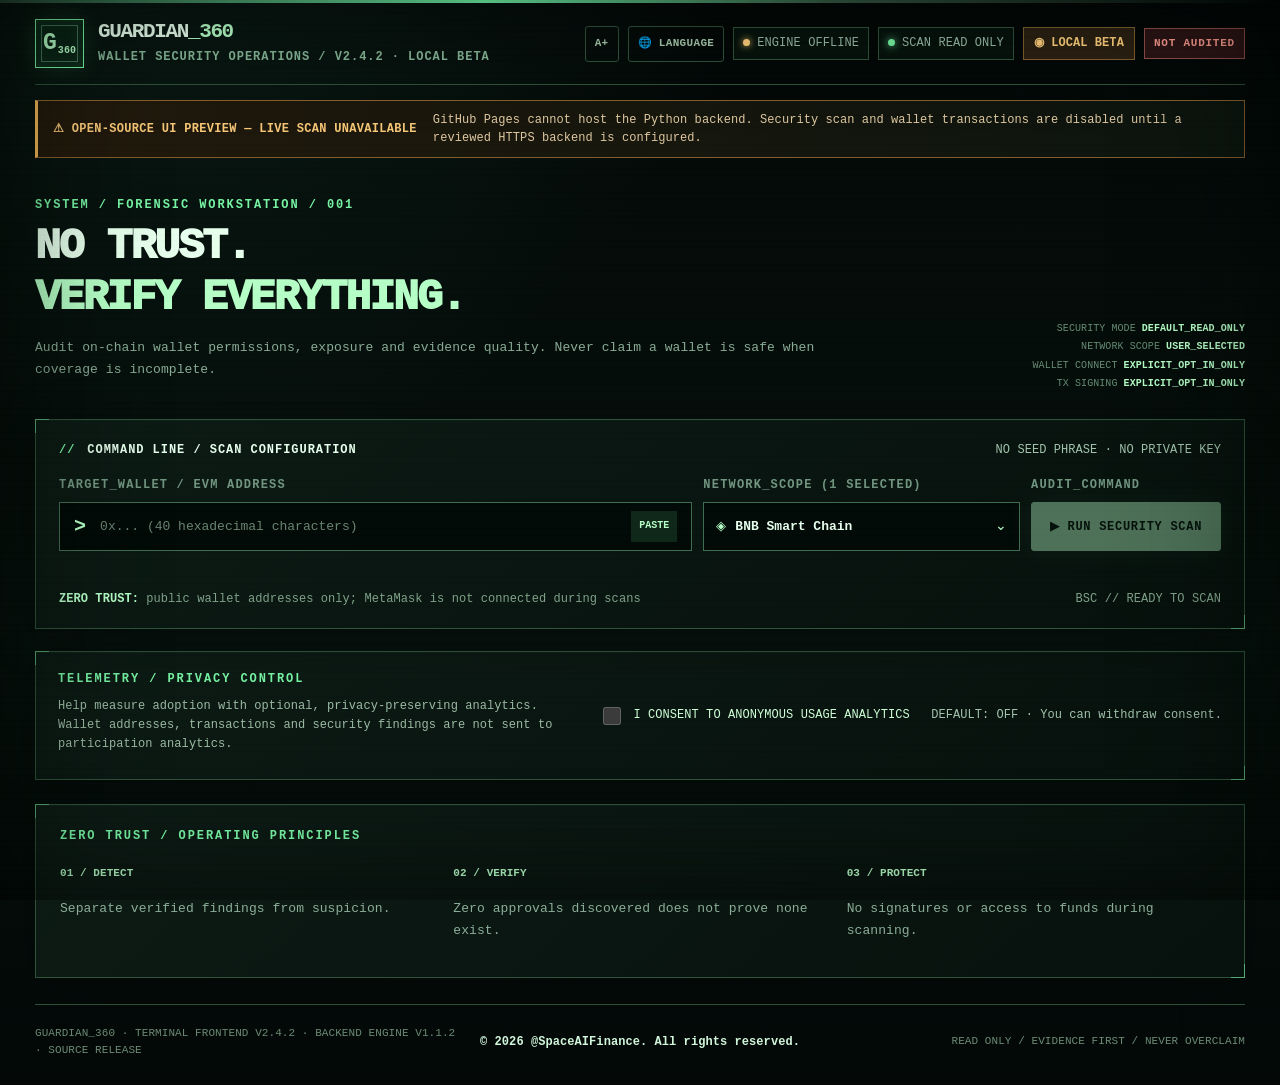
==== docs/index.html @ a0acb208 "GUARDIAN 360 V2.4.2: English-first security terminal, local beta QA" ====
<!doctype html>
<html lang="en">
<head>
<meta charset="utf-8">
<meta name="viewport" content="width=device-width,initial-scale=1,viewport-fit=cover">
<meta name="theme-color" content="#050c08">
<meta name="description" content="GUARDIAN 360 — read-only, evidence-first blockchain wallet security console. No wallet connection required for scanning.">
<title>GUARDIAN 360 — LOCAL BETA · NOT AUDITED · V2.4.2</title>
<link rel="stylesheet" href="styles.css?v=242">
<script src="config.js?v=242" defer></script>
<script src="app.js?v=242" defer></script>
<script src="revoke.js?v=242" defer></script>
<script src="analytics.js?v=242" defer></script>
<script src="readability.js?v=242" defer></script>
</head>
<body>
<div class="topline" aria-hidden="true"></div>
<div id="translatePanel" class="translation-panel" role="dialog" aria-label="Language and translation guidance" hidden>
<strong>LANGUAGE / TRANSLATION</strong>
<p>Use your browser’s built-in translation tool to read GUARDIAN 360 in your preferred language.</p>
<p><b>Chrome:</b> Menu ⋮ → Translate. <b>Safari:</b> Page menu → Translate Website.</p>
<p>Technical wallet addresses, amounts, chain IDs and contract data must not be translated. Verify transaction details in the original source before signing.</p>
<button type="button" id="closeTranslatePanel" class="button button-small button-quiet">CLOSE</button>
</div>
<header class="wrap" id="top"><nav aria-label="Main navigation">
  <div class="brand"><div class="mark" aria-hidden="true">G<span>360</span></div><div><div class="brandname">GUARDIAN<span>_360</span></div><div class="brandtag">WALLET SECURITY OPERATIONS / V2.4.2 · LOCAL BETA</div></div></div>
  <div class="nav-right"><button type="button" id="fontToggle" class="button button-small button-quiet accessibility-toggle" aria-label="Increase text size" title="Increase text size">A+</button><button type="button" id="translateHelp" class="button button-small button-quiet accessibility-toggle" aria-label="Translate this page" title="Language / Translate page">🌐 LANGUAGE</button><span class="indicator"><span id="apiLed" class="led off"></span><span id="apiStatus">CHECKING ENGINE</span></span><span class="indicator"><span class="led"></span>SCAN READ ONLY</span><span class="testtag">◉ LOCAL BETA</span><span class="audit-badge" title="No independent security audit completed">NOT AUDITED</span></div>
</nav></header>
<section class="wrap beta-banner" role="note" aria-label="Beta security warning"><strong>⚠ LOCAL BETA / SECURITY AUDIT PENDING</strong><span>Read-only local beta. No real-wallet revoke has been verified end-to-end; transaction sending is disabled in this release.</span></section>
<main class="wrap" id="mainContent">
<section class="hero" aria-label="Introduction">
  <div><div class="eyebrow">SYSTEM / FORENSIC WORKSTATION / 001</div><h1>NO TRUST.<br><em>VERIFY EVERYTHING.</em></h1><p>Audit on-chain wallet permissions, exposure and evidence quality. Never claim a wallet is safe when coverage is incomplete.</p></div>
  <div class="hero-code"><div>SECURITY MODE <strong>DEFAULT_READ_ONLY</strong></div><div>NETWORK SCOPE <strong>USER_SELECTED</strong></div><div>WALLET CONNECT <strong>EXPLICIT_OPT_IN_ONLY</strong></div><div>TX SIGNING <strong>EXPLICIT_OPT_IN_ONLY</strong></div></div>
</section>
<form id="scanForm" class="panel command" novalidate>
  <div class="panelhead"><span class="paneltitle">COMMAND LINE / SCAN CONFIGURATION</span><span class="micro">NO SEED PHRASE · NO PRIVATE KEY</span></div>
  <div class="entryrow">
    <div class="wallet-control"><label class="fieldlabel" for="wallet">TARGET_WALLET / EVM ADDRESS</label><div class="field"><span class="prompt">&gt;</span><input id="wallet" name="wallet" placeholder="0x... (40 hexadecimal characters)" spellcheck="false" autocomplete="off" autocapitalize="off" maxlength="42" aria-describedby="walletHint"><button type="button" class="icon-btn" id="pasteWallet" title="Paste wallet address">PASTE</button></div></div>
    <div class="network" id="networkWrap"><span class="fieldlabel">NETWORK_SCOPE <span id="selectedCount">(1 SELECTED)</span></span><button type="button" id="networkTrigger" class="network-trigger" aria-haspopup="dialog" aria-expanded="false" aria-controls="networkMenu"><span class="network-main"><small>◈</small><b id="networkSummary">BNB Smart Chain</b></span><span class="chev">⌄</span></button>
      <div id="networkMenu" class="network-menu" role="dialog" aria-label="Choose blockchain networks" hidden>
        <div class="menuhead"><span>SELECT NETWORKS</span><span id="optionCount">1/4</span></div>
        <input type="search" id="chainSearch" class="menusearch" placeholder="SEARCH BY NETWORK / CHAIN ID" aria-label="Search blockchains">
        <div id="networkOptions" role="group" aria-label="Available network list"></div>
        <div class="menubottom"><button type="button" id="selectAll" class="button button-small button-quiet">ALL</button><button type="button" id="clearChains" class="button button-small button-quiet">CLEAR</button><button type="button" id="applyChains" class="button button-small button-primary">APPLY ✓</button></div>
      </div>
    </div>
    <div><span class="fieldlabel">AUDIT_COMMAND</span><button type="submit" id="scanButton" class="button button-primary run"><span id="scanButtonText">▶ RUN SECURITY SCAN</span></button></div>
  </div>
  <div id="error" class="error" role="alert" aria-live="assertive"></div>
  <div class="commandfoot"><span><b>ZERO TRUST:</b> public wallet addresses only; MetaMask is not connected during scans</span><span id="scanHint">WAITING FOR INPUT // BSC SELECTED</span></div>
</form>
<section id="busyPanel" class="panel busy-panel" hidden role="status" aria-live="polite"><span class="loader" aria-hidden="true"></span><div><strong>LIVE SCAN IN PROGRESS</strong><p>Querying selected networks. Indexers may be incomplete or unavailable.</p></div></section>
<section id="report" class="report" aria-label="Security audit report" hidden>
  <div class="bar"><div><div class="eyebrow">AUDIT REPORT <span>//</span> <span id="auditScope">-</span></div><div class="micro report-wallet" id="auditAddress"></div></div><div class="toolbar"><button type="button" class="button button-small button-quiet" id="exportJSON">↓ EXPORT JSON</button><button type="button" class="button button-small button-quiet" id="scrollTop">↑ TOP</button></div></div>
  <div id="stats" class="stats"></div>
  <div id="warningStrip" class="warning-strip" role="status"></div>
  <div class="audit">
    <section class="panel detail">
      <div class="detailhead"><div><div class="paneltitle">FORENSIC WORKSPACE</div><div class="micro" id="workspaceDesc">No audit available.</div></div><label class="viewfilter" for="resultChain">VIEW CHAIN <select id="resultChain" aria-label="View results by blockchain"></select></label></div>
      <div class="tabbar" id="tabbar" role="tablist" aria-label="Audit result tabs">
        <button type="button" class="tab" role="tab" data-tab="overview" aria-selected="true">01 / OVERVIEW</button>
        <button type="button" class="tab" role="tab" data-tab="assets" aria-selected="false">02 / ASSETS</button>
        <button type="button" class="tab" role="tab" data-tab="approvals" aria-selected="false">03 / APPROVALS</button>
        <button type="button" class="tab" role="tab" data-tab="revoke" aria-selected="false">04 / REVOKE</button>
        <button type="button" class="tab" role="tab" data-tab="delegation" aria-selected="false">05 / DELEGATIONS</button>
        <button type="button" class="tab" role="tab" data-tab="evidence" aria-selected="false">06 / EVIDENCE</button>
      </div>
      <div id="tabcontent" class="tabcontent" role="tabpanel" aria-live="polite"></div>
    </section>
    <aside class="aside">
      <section class="panel aside-panel"><div class="eyebrow">[ SYSTEM TRACE / LIVE RESPONSE ]</div><div id="auditLog" class="terminal" aria-live="polite"></div><div class="separate"></div><p class="micro">Browser-side status and scan-scope log; not a trace of individual RPC calls.</p></section>
      <section class="panel aside-panel"><div class="eyebrow">SECURITY GUARANTEE / SCOPE</div><div class="separate"></div><div class="aboutline"><span>PRIVATE KEY ACCESS</span><b>NONE</b></div><div class="aboutline"><span>WALLET CONNECTION</span><b>ON REQUEST ONLY</b></div><div class="aboutline"><span>TX SIGNATURE</span><b>ON REQUEST ONLY</b></div><div class="aboutline"><span>FULL APPROVAL HISTORY</span><b class="warning-text">NOT GUARANTEED</b></div><div class="aboutline"><span>SAFETY CERTIFICATE</span><b class="danger-text">NOT ISSUED</b></div></section>
      <section class="panel aside-panel"><div class="eyebrow">EXTERNAL BENCHMARK</div><div class="separate"></div><div id="referenceLinks" class="benchmark-links"></div><p class="micro">Open independent benchmarks using a public address; no wallet connection required.</p></section>
    </aside>
  </div>
</section>
<section class="panel consent-panel" aria-label="Optional participation analytics">
  <div><div class="eyebrow">TELEMETRY / PRIVACY CONTROL</div><p>Help measure adoption with optional, privacy-preserving analytics. Wallet addresses, transactions and security findings are not sent to participation analytics.</p></div>
  <label class="consent-label"><input type="checkbox" id="analyticsConsent"> I CONSENT TO ANONYMOUS USAGE ANALYTICS</label>
  <span class="micro" id="analyticsStatus">DEFAULT: OFF · You can withdraw consent.</span>
  <a class="mini-link" href="admin.html">OWNER ANALYTICS ↗</a>
</section>
<section class="afterword panel"><div class="eyebrow">ZERO TRUST / OPERATING PRINCIPLES</div><div class="principles"><div><strong>01 / DETECT</strong><p>Separate verified findings from suspicion.</p></div><div><strong>02 / VERIFY</strong><p>Zero approvals discovered does not prove none exist.</p></div><div><strong>03 / PROTECT</strong><p>No signatures or access to funds during scanning.</p></div></div></section>
</main>
<div id="revokeDialog" class="revoke-dialog" role="dialog" aria-modal="true" aria-labelledby="revokeTitle" hidden>
  <div class="revoke-window panel">
    <div class="revoke-head"><div class="eyebrow">GUARDIAN_360 / USER-AUTHORIZED PROTECTION</div><h2 id="revokeTitle">VERIFIED REVOKE</h2></div>
    <div id="revokeDialogInfo" class="revoke-dialog-info"></div>
    <div id="revokeDialogStatus" class="revoke-status" aria-live="polite"></div>
    <div class="revoke-actions"><button type="button" id="revokeCancel" class="button button-quiet">CLOSE / ABORT</button><button type="button" id="revokeNext" class="button button-primary">CONNECT & PREFLIGHT</button></div>
  </div>
</div>
<footer class="wrap summaryfoot" aria-label="Legal and technical footer">
 <span class="footer-left">GUARDIAN_360 · TERMINAL FRONTEND V2.4.2 · BACKEND ENGINE V1.1.2 · SOURCE RELEASE</span>
 <span class="footer-copyright" translate="no">© 2026 @SpaceAIFinance. All rights reserved.</span>
 <span class="footer-right">READ ONLY / EVIDENCE FIRST / NEVER OVERCLAIM</span>
</footer>
</body>
</html>
---- docs/styles.css ----
/* Guardian 360 terminal language derived from UI V2.2, production integrated V2.3 */

:root{color-scheme:dark;--bg:#040907;--panel:#09120f;--panel2:#0c1914;--raised:#122119;--line:#284335;--line-bright:#4c8866;--green:#b5ffc6;--electric:#70e9a1;--sub:#729681;--text:#e7ffed;--amber:#ffcf75;--red:#fa7974;--blue:#9cdbf2;--mono:"IBM Plex Mono","JetBrains Mono","SFMono-Regular",Menlo,Consolas,monospace;--scanOpacity:.18}
*{box-sizing:border-box}html{scroll-behavior:smooth}body{margin:0;background:radial-gradient(ellipse at 14% -20%,#13312588,transparent 38%),linear-gradient(180deg,#030807,#07120e 60%,#030807);color:var(--text);font:13px/1.55 var(--mono);min-height:100vh}
body:before{content:"";position:fixed;inset:0;pointer-events:none;z-index:70;background:repeating-linear-gradient(0deg,transparent 0px,transparent 4px,rgba(0,0,0,.35) 5px,transparent 6px);opacity:var(--scanOpacity)}
body:after{content:"";position:fixed;inset:0;pointer-events:none;z-index:69;background:linear-gradient(90deg,#001a0718,transparent 14%,transparent 86%,#001a0718);box-shadow:inset 0 0 110px #0008}
button,input{font:inherit}button{cursor:pointer}button:disabled{opacity:.4;cursor:not-allowed}button:focus-visible,input:focus-visible{outline:2px solid var(--green);outline-offset:3px}input{min-width:0}a{color:var(--green)}.wrap{width:min(1400px,calc(100% - 70px));margin:auto}.mono{font-family:var(--mono)}.muted{color:var(--sub)}.eyebrow{color:var(--electric);font-size:10px;font-weight:800;letter-spacing:.16em;text-transform:uppercase}.border{border:1px solid var(--line)}.panel{position:relative;background:linear-gradient(140deg,#0d1b15,#07110d);border:1px solid var(--line);box-shadow:inset 0 1px 0 #a8ffc408,0 10px 45px #0004}.panel:before,.panel:after{content:"";position:absolute;pointer-events:none;width:13px;height:13px;border:1px solid var(--electric);opacity:.55}.panel:before{left:-1px;top:-1px;border-right:0;border-bottom:0}.panel:after{right:-1px;bottom:-1px;border-left:0;border-top:0}.button{border:1px solid #42785c;background:#0f251a;color:var(--green);text-transform:uppercase;font-weight:800;letter-spacing:.06em;border-radius:3px;padding:12px 16px;white-space:nowrap;display:inline-flex;align-items:center;justify-content:center;gap:10px}.button:hover{border-color:var(--green);background:#1a3a28}.button-primary{color:#06170b;background:var(--green);border-color:var(--green);box-shadow:0 0 27px #68e69e24}.button-primary:hover{background:#d1ffdb}.button-quiet{background:transparent;border-color:var(--line);color:#a8ccaf}.button-small{padding:7px 9px;font-size:10px}.code{font:inherit;color:var(--green)}.topline{height:3px;background:linear-gradient(90deg,#294c39,#73ffad 38%,#385d47 65%,transparent)}
nav{min-height:82px;display:flex;align-items:center;gap:20px;justify-content:space-between;border-bottom:1px solid var(--line)}.brand{display:flex;align-items:center;gap:14px}.mark{width:49px;height:49px;border:1px solid var(--electric);background:#0b2417;display:grid;place-items:center;position:relative;box-shadow:inset 0 0 18px #378d5227,0 0 23px #6eee9221;color:var(--green);font-weight:900;font-size:22px}.mark:after{content:"";position:absolute;inset:5px;border:1px solid #427458}.brandname{font-size:21px;letter-spacing:-.065em;font-weight:900;line-height:1.15;white-space:nowrap}.brandname span{color:var(--green)}.brandtag{font-size:9px;color:#83b294;letter-spacing:.15em;font-weight:800;margin-top:4px}.nav-right{display:flex;align-items:center;gap:9px;flex-wrap:wrap;justify-content:flex-end}.indicator{border:1px solid var(--line);background:#07130d;padding:6px 9px;color:#9abcaa;font-size:10px;white-space:nowrap}.led{display:inline-block;width:7px;height:7px;border-radius:50%;margin-right:7px;background:var(--electric);box-shadow:0 0 8px #70e9a1}.led.off{background:var(--amber);box-shadow:0 0 7px #f5ce70}.testtag{font-size:10px;color:var(--amber);border:1px solid #7f602e;background:#2b2113;padding:6px 10px;font-weight:800}
.hero{padding:43px 0 26px;display:grid;grid-template-columns:minmax(0,1fr) auto;align-items:end;gap:24px}.hero h1{margin:7px 0 9px;font-size:clamp(26px,3.4vw,43px);line-height:1.18;letter-spacing:-.08em;font-weight:900}.hero h1 em{color:var(--green);font-style:normal}.hero p{font-size:12px;color:#8aac97;max-width:780px}.hero-code{font-size:10px;line-height:1.85;color:#668c75;text-align:right;white-space:nowrap}.hero-code strong{color:var(--green)}
.command{padding:21px 23px 19px;z-index:12}.panelhead{display:flex;align-items:center;justify-content:space-between;gap:12px;margin-bottom:16px}.paneltitle{font-size:12px;font-weight:900;letter-spacing:.08em}.paneltitle:before{content:'//';color:var(--electric);margin-right:12px}.micro{font-size:10px;color:var(--sub)}.entryrow{display:grid;grid-template-columns:minmax(0,2.2fr) minmax(230px,1fr) auto;gap:11px;align-items:end}.fieldlabel{display:block;font-size:10px;color:var(--sub);letter-spacing:.1em;font-weight:800;margin-bottom:7px}.field{height:49px;border:1px solid #3f6c52;background:#020b07;display:flex;align-items:center;gap:12px;padding:0 14px;min-width:0}.prompt{color:var(--green);font-size:20px;font-weight:900}.field input{flex:1;background:transparent;color:var(--text);border:0;outline:0!important;font-size:12px;min-width:0;width:100%}.field input::placeholder{color:#6b8574}.field .tip{color:#5d8669;font-size:10px;white-space:nowrap}
.network{position:relative;min-width:0}.network-trigger{height:49px;width:100%;display:flex;align-items:center;justify-content:space-between;gap:8px;min-width:0;border:1px solid #3f6c52;background:#020b07;color:var(--text);padding:0 12px;text-align:left}.network-trigger .network-main{display:flex;align-items:center;gap:9px;min-width:0}.network-trigger b{font-size:12px;overflow:hidden;text-overflow:ellipsis;white-space:nowrap}.network-trigger small{color:var(--green);font-size:10px}.network-trigger .chev{color:var(--green)}.network-menu{position:absolute;right:0;top:calc(100% + 7px);width:min(400px,95vw);max-height:min(520px,65vh);overflow:auto;background:#07120c;border:1px solid #5fa475;box-shadow:0 20px 90px #000d,0 0 25px #37ff7c14;z-index:30;padding:12px}.network-menu[hidden]{display:none}.menuhead{display:flex;justify-content:space-between;align-items:center;font-size:10px;font-weight:800;color:var(--green);letter-spacing:.11em;margin:0 0 9px}.menusearch{width:100%;height:40px;border:1px solid var(--line);background:#020906;color:var(--text);padding:0 10px;outline:0}.grouphead{color:#7aa78c;font-size:10px;border-bottom:1px solid #1b3324;padding:13px 3px 6px;letter-spacing:.08em}.network-opt{display:flex;align-items:center;gap:11px;padding:10px 7px;cursor:pointer;border-bottom:1px solid #1a2a20}.network-opt:hover{background:#132b1e}.network-opt input{accent-color:#8cffaf;width:17px;height:17px;flex:0 0 auto}.network-opt strong{font-size:11px;font-weight:850}.network-opt small{font-size:10px;color:#7b9a85;display:block}.network-opt .id{margin-left:auto;color:#719a7e;font-size:10px}.network-opt.disabled{opacity:.5;cursor:not-allowed}.menubottom{display:flex;justify-content:space-between;gap:6px;margin-top:13px}.menubottom button{font-size:10px;padding:8px}.menuempty{padding:10px;color:var(--amber);font-size:11px}.error{color:var(--red);font-size:11px;min-height:16px;margin-top:10px}.commandfoot{display:flex;justify-content:space-between;gap:13px;align-items:center;margin-top:13px;flex-wrap:wrap;font-size:10px;color:#80a38a}.commandfoot b{color:var(--green)}
.bar{margin:24px 0 10px;display:flex;align-items:center;justify-content:space-between;gap:15px}.bar .eyebrow{font-size:12px}.bar .eyebrow span{color:#6c957b}.toolbar{display:flex;gap:7px}.report{display:none}.report.active{display:block}.stats{display:grid;grid-template-columns:minmax(0,1.2fr) repeat(3,minmax(0,1fr));gap:10px}.stat{padding:18px 18px 17px;min-height:164px}.stat .heading{font-size:10px;color:#8cae98;letter-spacing:.08em}.stat .value{font-size:clamp(18px,2vw,26px);line-height:1.3;font-weight:900;margin:17px 0 10px;letter-spacing:-.055em}.stat .value.amber{color:var(--amber)}.stat .value.green{color:var(--green)}.stat .value.blue{color:var(--blue)}.stat .value.red{color:var(--red)}.stat .sub{color:#8baf97;font-size:11px}.fline{width:100%;height:2px;background:linear-gradient(90deg,#91f7a5,#31593e 50%,transparent);margin-bottom:15px}.audit{display:grid;grid-template-columns:minmax(0,1.55fr) minmax(0,.85fr);gap:11px;margin-top:11px}.detail{padding:0;min-width:0}.detailhead{padding:16px 19px;border-bottom:1px solid var(--line);display:flex;align-items:center;justify-content:space-between;gap:15px}.tabbar{display:flex;align-items:center;gap:4px;padding:13px 16px 0;border-bottom:1px solid var(--line);overflow-x:auto}.tab{border:0;border-bottom:2px solid transparent;background:transparent;color:#8aad98;padding:11px 12px;white-space:nowrap;font-size:10px;font-weight:900;letter-spacing:.035em}.tab[aria-selected=true]{border-color:var(--green);color:var(--green);background:#14342046}.tab:hover{color:var(--text)}.tabcontent{padding:20px 20px 27px;min-height:286px}.resultrow{display:grid;grid-template-columns:minmax(0,1.4fr) minmax(0,.7fr) auto;gap:12px;align-items:center;border-bottom:1px solid #1c3628;padding:14px 0}.resultrow:last-child{border-bottom:0}.resultrow b{font-size:12px}.resultrow small{display:block;font-size:10px;color:#80a18a;margin-top:4px;overflow-wrap:anywhere}.right{text-align:right}.tag{border:1px solid #375c46;background:#10251a;color:#b0ffc9;padding:4px 6px;font-size:9px;font-weight:800;display:inline-block;white-space:nowrap}.tag.warn{border-color:#86622e;background:#2a2113;color:var(--amber)}.tag.low{border-color:#416677;background:#102630;color:var(--blue)}.tag.fail{border-color:#804746;background:#281515;color:var(--red)}.explain{background:#251c0b;border-left:3px solid #ffb555;padding:12px;margin-top:15px;color:#ffdca1;font-size:11px;line-height:1.65}.aside{display:flex;flex-direction:column;gap:11px;min-width:0}.aside .panel{padding:18px}.terminal{margin-top:13px;font-size:10px;line-height:2.1;color:#a1bca5}.terminal .time{color:#527d5d}.terminal .warn{color:var(--amber)}.terminal .ok{color:var(--green)}.terminal .cursor{display:inline-block;width:6px;height:12px;background:var(--green);vertical-align:middle;animation:blink 1s steps(1) infinite}@keyframes blink{50%{opacity:0}}.separate{height:1px;background:var(--line);margin:14px 0}.aboutline{font-size:10px;display:flex;justify-content:space-between;gap:10px;padding:4px 0;color:#85a28f}.aboutline b{color:#cfebd3;text-align:right}.summaryfoot{border-top:1px solid var(--line);margin-top:26px;padding:20px 0 27px;color:#6c8b75;font-size:10px;display:flex;justify-content:space-between;gap:20px}.caps{letter-spacing:.09em;font-weight:800}.chartline{display:flex;align-items:center;gap:6px;margin:12px 0 2px}.chartline span{display:block;height:5px;width:32%;background:var(--green)}.chartline span:nth-child(2){width:22%;background:var(--amber)}.chartline span:nth-child(3){width:46%;background:#2d4635}.sr-only{position:absolute;width:1px;height:1px;padding:0;margin:-1px;overflow:hidden;clip:rect(0,0,0,0);white-space:nowrap;border:0}
@media(max-width:1040px){.entryrow{grid-template-columns:minmax(0,1.5fr) minmax(210px,1fr)}.entryrow>.button{grid-column:1/-1}.stats{grid-template-columns:repeat(2,minmax(0,1fr))}.audit{grid-template-columns:1fr}.aside{display:grid;grid-template-columns:repeat(2,minmax(0,1fr))}}
@media(max-width:670px){.wrap{width:min(100% - 30px,650px)}nav{min-height:71px}.brandname{font-size:17px}.brandtag{font-size:8px}.mark{width:40px;height:40px;font-size:18px}.nav-right .indicator{display:none}.testtag{font-size:9px}.hero{grid-template-columns:1fr;padding:24px 0 17px}.hero h1{font-size:27px}.hero-code{display:none}.command{padding:16px}.entryrow{display:flex;flex-direction:column;align-items:stretch;gap:12px}.field{width:100%}.entryrow>.button{width:100%;height:47px}.network-menu{left:0;right:auto;width:100%;max-height:55vh}.panelhead{margin-bottom:12px}.commandfoot{font-size:9px}.bar{margin-top:20px}.stats{grid-template-columns:repeat(2,minmax(0,1fr));gap:8px}.stat{min-height:138px;padding:15px}.stat .value{font-size:18px;margin:10px 0 7px;overflow-wrap:anywhere}.stat .sub{font-size:10px}.tabbar{padding:10px 9px 0}.tab{padding:9px 10px}.tabcontent{padding:14px;min-height:248px}.resultrow{grid-template-columns:minmax(0,1fr) auto;gap:10px}.resultrow .colmid{grid-column:1;grid-row:2}.resultrow .right{grid-column:2;grid-row:1 / span 2}.aside{display:flex;flex-direction:column}.summaryfoot{font-size:9px}.toolbar .button:nth-child(2){display:none}}
@media(max-width:360px){.wrap{width:calc(100% - 20px)}.brandname{font-size:15px}.paneltitle{font-size:10px}.stat .value{font-size:16px}}
@media(prefers-reduced-motion:reduce){.terminal .cursor{animation:none}html{scroll-behavior:auto}body:before{display:none}}

/* V2.3 integration and refinements */
[hidden]{display:none!important}
:root{--bg:#030806;--panel:#09130e;--panel2:#0c1b14;--line:#2f533b;--green:#b6ffc7;--electric:#77f4a4;--amber:#ffd17c;--red:#ff887c}
body{font-size:13px;letter-spacing:.005em} .wrap{max-width:1450px}
.mark{font-family:var(--mono);font-size:23px;display:flex;align-items:center;justify-content:center;gap:1px}.mark>span{font-size:10px;align-self:center;margin-top:16px}
.hero{padding:35px 0 25px}.hero h1{letter-spacing:-.09em;font-weight:950}.hero p{line-height:1.8;font-size:12px}
.entryrow{grid-template-columns:minmax(0,2fr) minmax(210px,1fr) minmax(190px,auto)}.entryrow>div{min-width:0}
.run{height:49px;width:100%}.icon-btn{border:0;background:#102819;color:var(--green);padding:7px 8px;font-weight:800;font-size:10px}
.field:focus-within,.network-trigger:focus-visible{border-color:#9affba;box-shadow:0 0 0 2px #68e69e13}
.wallet-control{min-width:0}.field input{font-size:12px;min-width:0;text-overflow:ellipsis}.network-trigger{max-width:100%}
.report{display:block}.report[hidden]{display:none}.report.active{display:block}
.busy-panel{padding:17px 20px;margin-top:15px;display:flex;align-items:center;gap:15px}.busy-panel strong{color:var(--green);font-size:12px}.busy-panel p{color:var(--sub);margin:4px 0 0;font-size:10px}.loader{height:19px;width:19px;border:2px solid #23412e;border-top-color:var(--green);border-radius:50%;animation:spin 1s linear infinite}@keyframes spin{to{transform:rotate(360deg)}}
.report-wallet{max-width:700px;overflow-wrap:anywhere;margin-top:6px;color:#92b7a0}.warning-strip{margin-top:11px;padding:13px 18px;border:1px solid #855e2f;background:linear-gradient(120deg,#2d2113,#151811);color:#f9d69f;font-size:11px;display:flex;gap:16px;align-items:flex-start}.warning-strip strong{white-space:nowrap;color:#ffd37d}.warning-strip span{line-height:1.65}
.detailhead{align-items:center}.viewfilter{color:#92b49b;font-size:10px;display:flex;gap:8px;align-items:center}.viewfilter select{color:var(--green);background:#061009;border:1px solid var(--line-bright);padding:8px 10px;max-width:245px;font:inherit;font-size:10px}
.tabcontent{min-height:320px}.content-title{margin-bottom:7px}.content-desc{color:#8cac98;font-size:11px;line-height:1.7;margin:0 0 10px}
.resultrow{grid-template-columns:minmax(0,1.2fr) minmax(0,.88fr) auto}.colmid{min-width:0;overflow-wrap:anywhere;color:#c0efce;font-size:11px}.amount{font-size:12px;color:#e2ffea;font-weight:900;overflow-wrap:anywhere}
.section-mark{font-size:11px;color:#9cf6b4;margin:23px 0 6px;border-bottom:1px solid var(--line);padding-bottom:9px;font-weight:900;letter-spacing:.04em}
.empty-state{padding:32px 15px;text-align:center;color:#b6d5bd}.empty-state strong{font-size:12px;color:#e5ffeb}.empty-state p{font-size:11px;color:var(--sub);max-width:470px;margin:7px auto}
.details{margin-top:10px;color:#8fbd9f;font-size:10px;max-width:100%}.details summary{cursor:pointer;color:var(--green)}.mono-wrap{white-space:normal;overflow-wrap:anywhere;word-break:break-all;font-size:10px;line-height:1.6;padding-top:5px;color:#a8cbb1}
.mini-link{font-size:10px;color:#9dffc0;text-decoration:none;border-bottom:1px dotted #4f8761;display:inline-block;margin-top:5px}.mini-link:hover{text-decoration:underline}
.evidence-line{display:grid;grid-template-columns:minmax(120px,1fr) minmax(0,2fr);gap:12px;border-bottom:1px solid #203629;padding:10px 0;font-size:10px}.evidence-line>span{color:#9eb9a6}.evidence-line code{color:#e4ffec;overflow-wrap:anywhere;word-break:break-word;font:inherit;text-align:right}
.ref-row{border-bottom:1px solid #233e2f;padding:12px 0;display:flex;align-items:center;gap:10px;flex-wrap:wrap;font-size:10px}.ref-row>span{color:var(--amber)}.ref-row>a{margin-left:auto}
.aside-panel{min-width:0}.benchmark-links{display:flex;flex-direction:column;align-items:flex-start;gap:9px}.benchmark-links>a{font-size:11px;max-width:100%;overflow-wrap:anywhere}
.aboutline{font-size:10px}.aboutline b.warning-text{color:var(--amber)}.aboutline b.danger-text{color:var(--red)}
.afterword{margin-top:24px;padding:22px 24px}.principles{display:grid;grid-template-columns:repeat(3,minmax(0,1fr));gap:20px;margin-top:15px}.principles strong{font-size:11px;color:var(--green)}.principles p{font-size:10px;color:#8cae99;line-height:1.7}
button{transition:background .15s,border-color .15s}.button-primary{color:#031209}.network-menu{overscroll-behavior:contain}
@media(max-width:1200px){.entryrow{grid-template-columns:minmax(0,1.4fr) minmax(200px,1fr)}.entryrow>div:last-child{grid-column:1/-1}.run{width:100%}.audit{grid-template-columns:minmax(0,1.3fr) minmax(240px,.75fr)}}
@media(max-width:900px){.audit{grid-template-columns:minmax(0,1fr)}.aside{display:grid;grid-template-columns:repeat(2,minmax(0,1fr))}.aside-panel:last-child{grid-column:1/-1}.entryrow{grid-template-columns:minmax(0,1.4fr) minmax(180px,1fr)}}
@media(max-width:670px){.wrap{width:calc(100% - 26px)}.brand{gap:10px}.brandname{font-size:16px}.brandtag{letter-spacing:.06em}.hero{padding:23px 0 15px}.hero p{font-size:11px}.entryrow{display:flex;flex-direction:column;align-items:stretch}.entryrow>div:last-child{width:100%}.command{padding:14px}.field{padding:0 9px;gap:8px}.field input{font-size:11px}.network-menu{max-height:60vh;min-width:0;width:100%}.stats{grid-template-columns:repeat(2,minmax(0,1fr))}.stat{min-height:146px}.stat .value{font-size:clamp(15px,4.6vw,19px)}.warning-strip{flex-direction:column;gap:6px;padding:11px}.bar{align-items:flex-start}.bar .eyebrow{font-size:10px}.toolbar{flex-shrink:0}.detailhead{flex-direction:column;align-items:flex-start;gap:12px}.viewfilter{width:100%;justify-content:space-between}.viewfilter select{max-width:75%}.tabbar{scrollbar-width:thin}.resultrow{grid-template-columns:minmax(0,1fr) auto}.resultrow .colmid{grid-column:1;grid-row:2}.resultrow .right{grid-column:2;grid-row:1 / span 2}.evidence-line{grid-template-columns:1fr;gap:3px}.evidence-line code{text-align:left}.aside{display:flex}.aside-panel:last-child{grid-column:auto}.principles{grid-template-columns:1fr;gap:8px}.afterword{padding:17px}.summaryfoot{flex-direction:column;gap:8px}}
@media(max-width:360px){.wrap{width:calc(100% - 18px)}.brandname{font-size:14px}.stat .value{font-size:15px}.tag{font-size:8px}.bar{flex-direction:column}.toolbar{align-self:flex-end}}
@media(prefers-reduced-motion:reduce){.loader{animation:none}}
.warning-strip[data-stale="true"]{border-color:#df7d42;background:#2d1b10}.warning-strip[data-stale="true"]:after{content:"SCOPE CHANGED / PREVIOUS REPORT";font-size:9px;color:#ffc58e;font-weight:900;letter-spacing:.06em;white-space:nowrap;margin-left:auto}
@media(max-width:670px){.warning-strip[data-stale="true"]:after{margin-left:0;white-space:normal}}
/* V2.4 native verified revoke / privacy controls */
.consent-panel{margin-top:22px;padding:18px 22px;display:flex;flex-wrap:wrap;align-items:center;gap:18px;justify-content:space-between}
.consent-panel p{max-width:520px;font-size:11px;color:#9cbba4;line-height:1.6;margin:7px 0}
.consent-label{font-size:10px;color:#ceffd6;display:flex;gap:9px;align-items:center;cursor:pointer;max-width:100%}
.consent-label input{accent-color:var(--green);height:18px;width:18px}
.manual-revoke-form{display:grid;grid-template-columns:repeat(2,minmax(0,1fr));gap:13px;margin-top:14px}
.manual-revoke-form label{display:flex;flex-direction:column;gap:7px;color:#acc9ad;font-size:10px;letter-spacing:.06em;min-width:0}
.manual-revoke-form input,.manual-revoke-form select,.admin-auth input{width:100%;min-width:0;background:#07130c;color:#e2ffe9;border:1px solid #386b4a;border-radius:3px;padding:11px;font:12px var(--mono,monospace)}
.manual-revoke-form button{grid-column:1/-1;min-height:40px}
.revoke-safety{border:1px solid #84612c;background:#282013;color:#ffe4b0;padding:12px;margin-top:15px;font-size:11px;line-height:1.7}
.revoke-dialog{position:fixed;inset:0;background:rgba(0,0,0,.88);display:grid;place-items:center;z-index:1000;padding:14px;overflow-y:auto}
.revoke-window{width:min(100%,720px);max-height:95vh;overflow:auto;padding:24px;border:1px solid #65f3a2;box-shadow:0 0 45px #0a5d344d}
.revoke-head h2{color:#d9ffe3;font-size:24px;margin:8px 0 18px;letter-spacing:-.03em}
.revoke-meta{display:grid;grid-template-columns:150px minmax(0,1fr);gap:12px;border-bottom:1px solid #2d533c;padding:10px 0;font-size:11px}
.revoke-meta span{color:#99bfa3}.revoke-meta code{font:11px var(--mono,monospace);color:#d9ffe3;overflow-wrap:anywhere}
.revoke-status{padding:14px;margin-top:18px;border:1px solid #a5792a;background:#2a210e;color:#ffd68a;line-height:1.65;font-size:11px;overflow-wrap:anywhere}
.revoke-status[data-tone="ok"]{border-color:#327e53;background:#0b2818;color:#a4ffca}.revoke-status[data-tone="fail"]{border-color:#9e4040;background:#2b1212;color:#ffb0b0}
.revoke-actions{display:flex;gap:10px;justify-content:flex-end;margin-top:18px;flex-wrap:wrap}.revoke-actions .button{min-height:40px}.revoke-actions button:disabled{opacity:.55}
.dialog-open{overflow:hidden}.admin-auth{padding:18px;margin-top:24px;display:grid;gap:10px}.admin-auth input{max-width:630px}.admin-metrics{display:grid;grid-template-columns:repeat(4,minmax(0,1fr));gap:10px;margin-top:24px}
.admin-stat{padding:18px;min-width:0}.admin-stat b{display:block;color:#a9ffbd;font-size:28px;margin-top:14px}
.admin-day{display:grid;grid-template-columns:112px 1fr 75px 75px;gap:10px;align-items:center;border-bottom:1px solid #264632;padding:9px 0;color:#c8e7d0;font-size:11px}.admin-day small{color:#9fbba6}.admin-meter{height:8px;background:#123521}.admin-meter i{display:block;background:#70dca1;height:100%}
@media(max-width:670px){.manual-revoke-form{grid-template-columns:1fr}.revoke-window{padding:17px}.revoke-meta{grid-template-columns:1fr;gap:4px}.revoke-actions{display:flex;flex-direction:column-reverse}.revoke-actions button{width:100%}.admin-metrics{grid-template-columns:repeat(2,minmax(0,1fr))}.admin-day{grid-template-columns:95px 1fr 58px;gap:5px}.admin-day small{display:none}.consent-panel{align-items:flex-start;flex-direction:column}}

/* V2.4.1 LEGIBILITY PASS — design remains technical DOS/terminal. */
:root { --fontBoost: 1; --scanOpacity: .07; }
html[data-font-size="large"] { --fontBoost: 1.16; }
body { font-size:calc(14px * var(--fontBoost)); line-height:1.68; }
.eyebrow,.micro,.fieldlabel,.commandfoot,.indicator,.testtag,.grouphead,.menuhead,.grouphead,.network-opt small,.network-opt .id,.network-opt strong,.paneltitle,.field .tip,.aboutline,.terminal,.viewfilter,.ref-row,.evidence-line,.resultrow small,.mini-link,.details,.mono-wrap,.revoke-meta,.revoke-meta code,.consent-label,.admin-day,.tab,.tag,.brandtag,.explain,.consent-panel p,.revoke-status {font-size:calc(12px * var(--fontBoost)); line-height:1.6;}
.hero p,.content-desc,.stat .sub,.resultrow b,.field input,.network-trigger b,.network-trigger small,.error,.afterword p,.revoke-safety,.manual-revoke-form label,.manual-revoke-form input,.manual-revoke-form select {font-size:calc(13px * var(--fontBoost)); line-height:1.7;}
.stat .heading {font-size:calc(12px * var(--fontBoost));}
.tab {font-size:calc(12px * var(--fontBoost)); letter-spacing:.01em; min-height:43px;}
.field input {font-size:calc(13px * var(--fontBoost));}
.hero h1 {letter-spacing:-.045em;}
.brandtag {letter-spacing:.08em;}
.network-opt {padding:12px 7px;}
.button {font-size:calc(12px * var(--fontBoost));}
.button-small {font-size:calc(11px * var(--fontBoost));}
.muted,.micro,.content-desc,.stat .sub,.resultrow small {color:#a2c4ad;}
body:before {opacity:.055;}
.accessibility-toggle {min-height:36px;letter-spacing:.03em;}
.translation-panel {position:fixed;z-index:1001;right:16px;top:62px;width:min(420px,calc(100vw - 32px));background:#06160f;border:1px solid #71d79b;box-shadow:0 20px 70px #000e;padding:18px;color:#e5ffec;}
.translation-panel[hidden] {display:none;}
.translation-panel strong {color:var(--green);font-size:14px;}
.translation-panel p {font-size:13px;line-height:1.65;color:#c0dac7;}
:focus-visible {outline:2px solid #d1ffae!important; outline-offset:2px;}
@media(max-width:670px){.nav-right {gap:4px}.accessibility-toggle{padding:7px;font-size:11px}.brandtag{font-size:11px}.hero p{font-size:calc(13px * var(--fontBoost))}.field input{font-size:calc(12px * var(--fontBoost))}.tab{font-size:calc(12px * var(--fontBoost));}.translation-panel{top:92px}}

/* V2.4.1 BETA DISCLOSURE + COPYRIGHT IN CENTER */
.audit-badge{display:inline-flex;align-items:center;min-height:29px;padding:5px 9px;border:1px solid #914f4c;background:#2c1515;color:#ff9c91;font-size:calc(11px * var(--fontBoost));font-weight:900;letter-spacing:.07em;white-space:nowrap}
.beta-banner{border:1px solid #865e2b;border-left:3px solid #f4b757;background:linear-gradient(90deg,#22190c,#0c150f);margin-top:15px;margin-bottom:3px;display:flex;align-items:center;gap:16px;padding:10px 15px;color:#eace98;font-size:calc(12px * var(--fontBoost));line-height:1.5}
.beta-banner strong{color:#f7c777;letter-spacing:.025em;white-space:nowrap}
.beta-banner span{color:#dfc8a1}
.summaryfoot{display:grid;grid-template-columns:minmax(0,1fr) auto minmax(0,1fr);gap:15px;align-items:center;font-size:calc(11px * var(--fontBoost));line-height:1.5}
.summaryfoot .footer-left{justify-self:start;min-width:0}
.summaryfoot .footer-right{justify-self:end;text-align:right;min-width:0}
.summaryfoot .footer-copyright{justify-self:center;color:#d1f6db;text-align:center;font-size:calc(12px * var(--fontBoost));font-weight:700;white-space:nowrap}
@media (max-width:950px){.beta-banner{flex-direction:column;align-items:flex-start;gap:4px}.summaryfoot{grid-template-columns:1fr;gap:8px;text-align:center}.summaryfoot .footer-left,.summaryfoot .footer-copyright,.summaryfoot .footer-right{justify-self:center;text-align:center}}
@media (max-width:670px){.beta-banner{margin-top:10px;font-size:calc(11px * var(--fontBoost));padding:10px}.beta-banner strong{white-space:normal}.audit-badge{font-size:10px;min-height:26px}.summaryfoot .footer-copyright{font-size:calc(11px * var(--fontBoost));white-space:normal}.brandtag{font-size:10px;line-height:1.5}.nav-right{gap:5px}}
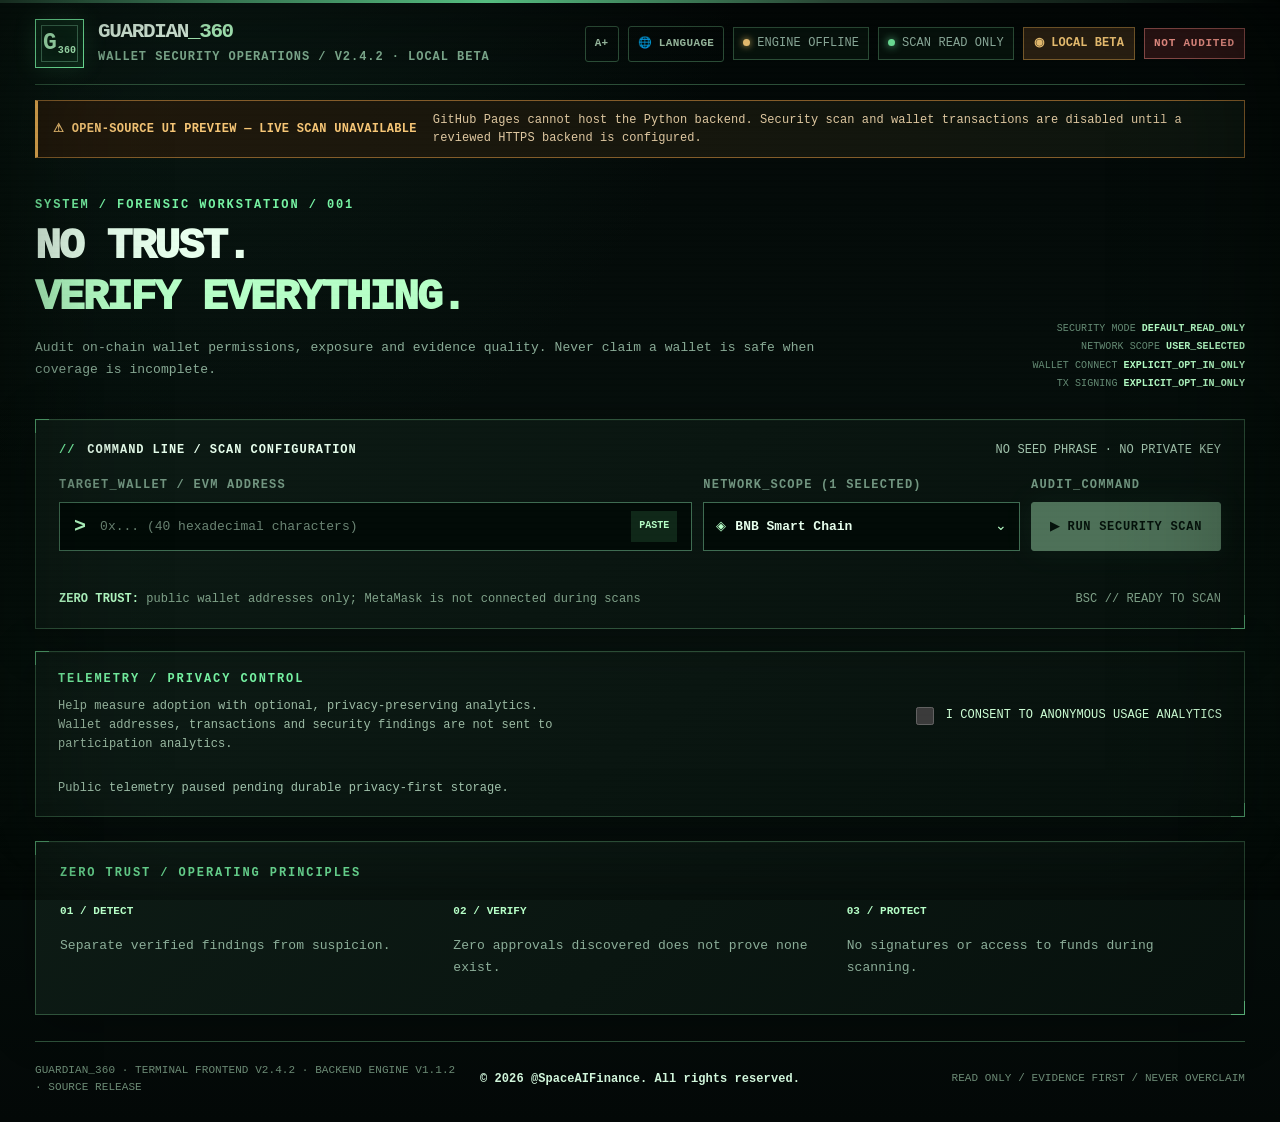
==== commit 9274b90d: "Guardian 360: isolate public read-only API and secure static preview" ====
--- a/docs/index.html
+++ b/docs/index.html
@@ -26,7 +26,7 @@
   <div class="brand"><div class="mark" aria-hidden="true">G<span>360</span></div><div><div class="brandname">GUARDIAN<span>_360</span></div><div class="brandtag">WALLET SECURITY OPERATIONS / V2.4.2 · LOCAL BETA</div></div></div>
   <div class="nav-right"><button type="button" id="fontToggle" class="button button-small button-quiet accessibility-toggle" aria-label="Increase text size" title="Increase text size">A+</button><button type="button" id="translateHelp" class="button button-small button-quiet accessibility-toggle" aria-label="Translate this page" title="Language / Translate page">🌐 LANGUAGE</button><span class="indicator"><span id="apiLed" class="led off"></span><span id="apiStatus">CHECKING ENGINE</span></span><span class="indicator"><span class="led"></span>SCAN READ ONLY</span><span class="testtag">◉ LOCAL BETA</span><span class="audit-badge" title="No independent security audit completed">NOT AUDITED</span></div>
 </nav></header>
-<section class="wrap beta-banner" role="note" aria-label="Beta security warning"><strong>⚠ LOCAL BETA / SECURITY AUDIT PENDING</strong><span>Read-only local beta. No real-wallet revoke has been verified end-to-end; transaction sending is disabled in this release.</span></section>
+<section class="wrap beta-banner" role="note" aria-label="Beta security warning"><strong>⚠ PUBLIC PREVIEW / SECURITY AUDIT PENDING</strong><span>Read-only local beta. No real-wallet revoke has been verified end-to-end; transaction sending is disabled in this release.</span></section>
 <main class="wrap" id="mainContent">
 <section class="hero" aria-label="Introduction">
   <div><div class="eyebrow">SYSTEM / FORENSIC WORKSTATION / 001</div><h1>NO TRUST.<br><em>VERIFY EVERYTHING.</em></h1><p>Audit on-chain wallet permissions, exposure and evidence quality. Never claim a wallet is safe when coverage is incomplete.</p></div>
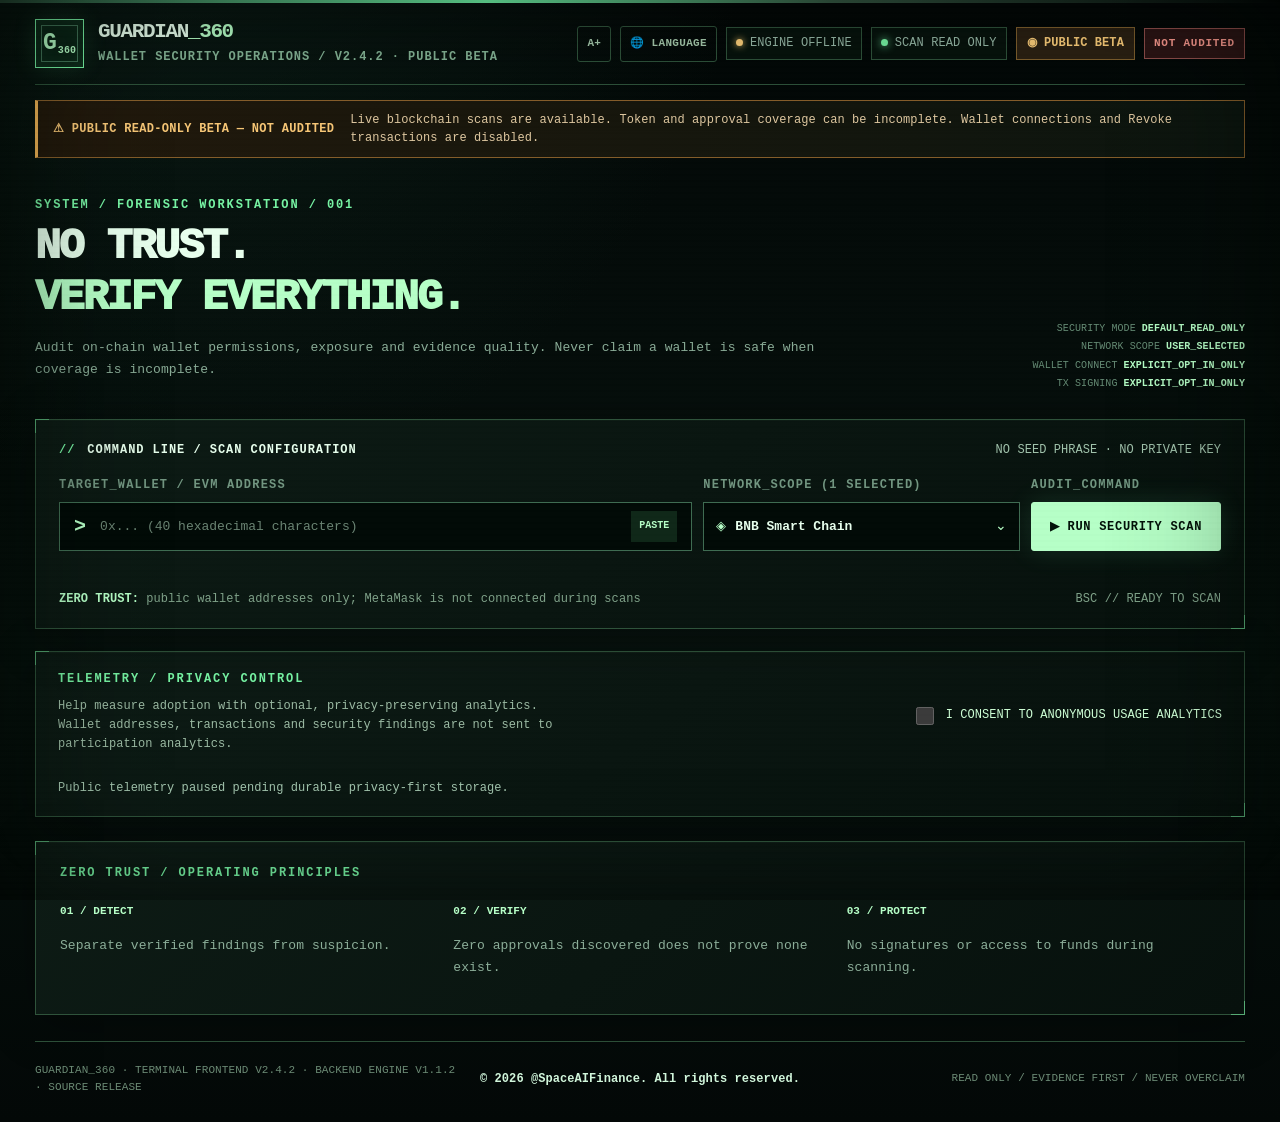
==== commit bcdeb558: "Fix public scan UI preview cache and Render cold start" ====
--- a/docs/index.html
+++ b/docs/index.html
@@ -7,8 +7,8 @@
 <meta name="description" content="GUARDIAN 360 — read-only, evidence-first blockchain wallet security console. No wallet connection required for scanning.">
 <title>GUARDIAN 360 — LOCAL BETA · NOT AUDITED · V2.4.2</title>
 <link rel="stylesheet" href="styles.css?v=242">
-<script src="config.js?v=242" defer></script>
-<script src="app.js?v=242" defer></script>
+<script src="config.js?v=242-public-215e3b8" defer></script>
+<script src="app.js?v=242-public-215e3b8" defer></script>
 <script src="revoke.js?v=242" defer></script>
 <script src="analytics.js?v=242" defer></script>
 <script src="readability.js?v=242" defer></script>
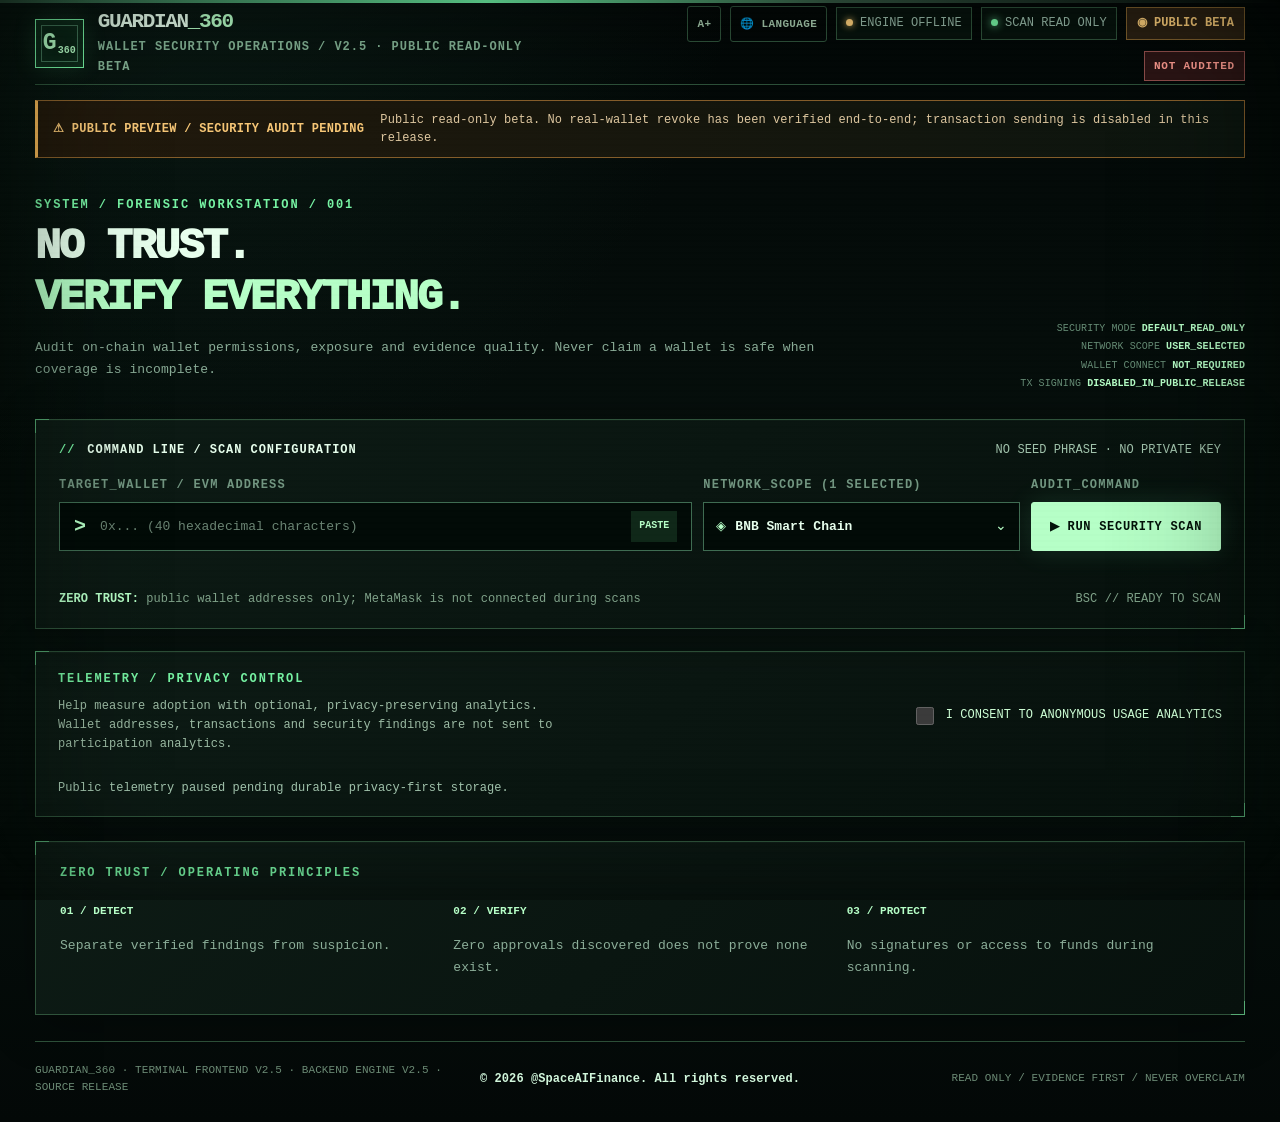
==== commit e02bb953: "release: Guardian 360 v2.5 public read-only beta" ====
--- a/docs/index.html
+++ b/docs/index.html
@@ -5,13 +5,13 @@
 <meta name="viewport" content="width=device-width,initial-scale=1,viewport-fit=cover">
 <meta name="theme-color" content="#050c08">
 <meta name="description" content="GUARDIAN 360 — read-only, evidence-first blockchain wallet security console. No wallet connection required for scanning.">
-<title>GUARDIAN 360 — LOCAL BETA · NOT AUDITED · V2.4.2</title>
-<link rel="stylesheet" href="styles.css?v=242">
-<script src="config.js?v=242-public-215e3b8" defer></script>
-<script src="app.js?v=242-public-215e3b8" defer></script>
-<script src="revoke.js?v=242" defer></script>
-<script src="analytics.js?v=242" defer></script>
-<script src="readability.js?v=242" defer></script>
+<title>GUARDIAN 360 — V2.5 PUBLIC READ-ONLY BETA · NOT AUDITED</title>
+<link rel="stylesheet" href="styles.css?v=250final">
+<script src="config.js?v=250final" defer></script>
+<script src="app.js?v=250final" defer></script>
+<script src="revoke.js?v=250final" defer></script>
+<script src="analytics.js?v=250final" defer></script>
+<script src="readability.js?v=250final" defer></script>
 </head>
 <body>
 <div class="topline" aria-hidden="true"></div>
@@ -23,14 +23,14 @@
 <button type="button" id="closeTranslatePanel" class="button button-small button-quiet">CLOSE</button>
 </div>
 <header class="wrap" id="top"><nav aria-label="Main navigation">
-  <div class="brand"><div class="mark" aria-hidden="true">G<span>360</span></div><div><div class="brandname">GUARDIAN<span>_360</span></div><div class="brandtag">WALLET SECURITY OPERATIONS / V2.4.2 · LOCAL BETA</div></div></div>
-  <div class="nav-right"><button type="button" id="fontToggle" class="button button-small button-quiet accessibility-toggle" aria-label="Increase text size" title="Increase text size">A+</button><button type="button" id="translateHelp" class="button button-small button-quiet accessibility-toggle" aria-label="Translate this page" title="Language / Translate page">🌐 LANGUAGE</button><span class="indicator"><span id="apiLed" class="led off"></span><span id="apiStatus">CHECKING ENGINE</span></span><span class="indicator"><span class="led"></span>SCAN READ ONLY</span><span class="testtag">◉ LOCAL BETA</span><span class="audit-badge" title="No independent security audit completed">NOT AUDITED</span></div>
+  <div class="brand"><div class="mark" aria-hidden="true">G<span>360</span></div><div><div class="brandname">GUARDIAN<span>_360</span></div><div class="brandtag">WALLET SECURITY OPERATIONS / V2.5 · PUBLIC READ-ONLY BETA</div></div></div>
+  <div class="nav-right"><button type="button" id="fontToggle" class="button button-small button-quiet accessibility-toggle" aria-label="Increase text size" title="Increase text size">A+</button><button type="button" id="translateHelp" class="button button-small button-quiet accessibility-toggle" aria-label="Translate this page" title="Language / Translate page">🌐 LANGUAGE</button><span class="indicator"><span id="apiLed" class="led off"></span><span id="apiStatus">CHECKING ENGINE</span></span><span class="indicator"><span class="led"></span>SCAN READ ONLY</span><span class="testtag">◉ PUBLIC BETA</span><span class="audit-badge" title="No independent security audit completed">NOT AUDITED</span></div>
 </nav></header>
-<section class="wrap beta-banner" role="note" aria-label="Beta security warning"><strong>⚠ PUBLIC PREVIEW / SECURITY AUDIT PENDING</strong><span>Read-only local beta. No real-wallet revoke has been verified end-to-end; transaction sending is disabled in this release.</span></section>
+<section class="wrap beta-banner" role="note" aria-label="Beta security warning"><strong>⚠ PUBLIC PREVIEW / SECURITY AUDIT PENDING</strong><span>Public read-only beta. No real-wallet revoke has been verified end-to-end; transaction sending is disabled in this release.</span></section>
 <main class="wrap" id="mainContent">
 <section class="hero" aria-label="Introduction">
   <div><div class="eyebrow">SYSTEM / FORENSIC WORKSTATION / 001</div><h1>NO TRUST.<br><em>VERIFY EVERYTHING.</em></h1><p>Audit on-chain wallet permissions, exposure and evidence quality. Never claim a wallet is safe when coverage is incomplete.</p></div>
-  <div class="hero-code"><div>SECURITY MODE <strong>DEFAULT_READ_ONLY</strong></div><div>NETWORK SCOPE <strong>USER_SELECTED</strong></div><div>WALLET CONNECT <strong>EXPLICIT_OPT_IN_ONLY</strong></div><div>TX SIGNING <strong>EXPLICIT_OPT_IN_ONLY</strong></div></div>
+  <div class="hero-code"><div>SECURITY MODE <strong>DEFAULT_READ_ONLY</strong></div><div>NETWORK SCOPE <strong>USER_SELECTED</strong></div><div>WALLET CONNECT <strong>NOT_REQUIRED</strong></div><div>TX SIGNING <strong>DISABLED_IN_PUBLIC_RELEASE</strong></div></div>
 </section>
 <form id="scanForm" class="panel command" novalidate>
   <div class="panelhead"><span class="paneltitle">COMMAND LINE / SCAN CONFIGURATION</span><span class="micro">NO SEED PHRASE · NO PRIVATE KEY</span></div>
@@ -69,7 +69,7 @@
     </section>
     <aside class="aside">
       <section class="panel aside-panel"><div class="eyebrow">[ SYSTEM TRACE / LIVE RESPONSE ]</div><div id="auditLog" class="terminal" aria-live="polite"></div><div class="separate"></div><p class="micro">Browser-side status and scan-scope log; not a trace of individual RPC calls.</p></section>
-      <section class="panel aside-panel"><div class="eyebrow">SECURITY GUARANTEE / SCOPE</div><div class="separate"></div><div class="aboutline"><span>PRIVATE KEY ACCESS</span><b>NONE</b></div><div class="aboutline"><span>WALLET CONNECTION</span><b>ON REQUEST ONLY</b></div><div class="aboutline"><span>TX SIGNATURE</span><b>ON REQUEST ONLY</b></div><div class="aboutline"><span>FULL APPROVAL HISTORY</span><b class="warning-text">NOT GUARANTEED</b></div><div class="aboutline"><span>SAFETY CERTIFICATE</span><b class="danger-text">NOT ISSUED</b></div></section>
+      <section class="panel aside-panel"><div class="eyebrow">SECURITY CONTROLS / LIMITATIONS</div><div class="separate"></div><div class="aboutline"><span>PRIVATE KEY ACCESS</span><b>NONE</b></div><div class="aboutline"><span>WALLET CONNECTION</span><b>NONE DURING SCAN</b></div><div class="aboutline"><span>TX SIGNATURE</span><b>DISABLED</b></div><div class="aboutline"><span>FULL APPROVAL HISTORY</span><b class="warning-text">NOT GUARANTEED</b></div><div class="aboutline"><span>SAFETY CERTIFICATE</span><b class="danger-text">NOT ISSUED</b></div></section>
       <section class="panel aside-panel"><div class="eyebrow">EXTERNAL BENCHMARK</div><div class="separate"></div><div id="referenceLinks" class="benchmark-links"></div><p class="micro">Open independent benchmarks using a public address; no wallet connection required.</p></section>
     </aside>
   </div>
@@ -91,7 +91,7 @@
   </div>
 </div>
 <footer class="wrap summaryfoot" aria-label="Legal and technical footer">
- <span class="footer-left">GUARDIAN_360 · TERMINAL FRONTEND V2.4.2 · BACKEND ENGINE V1.1.2 · SOURCE RELEASE</span>
+ <span class="footer-left">GUARDIAN_360 · TERMINAL FRONTEND V2.5 · BACKEND ENGINE V2.5 · SOURCE RELEASE</span>
  <span class="footer-copyright" translate="no">© 2026 @SpaceAIFinance. All rights reserved.</span>
  <span class="footer-right">READ ONLY / EVIDENCE FIRST / NEVER OVERCLAIM</span>
 </footer>
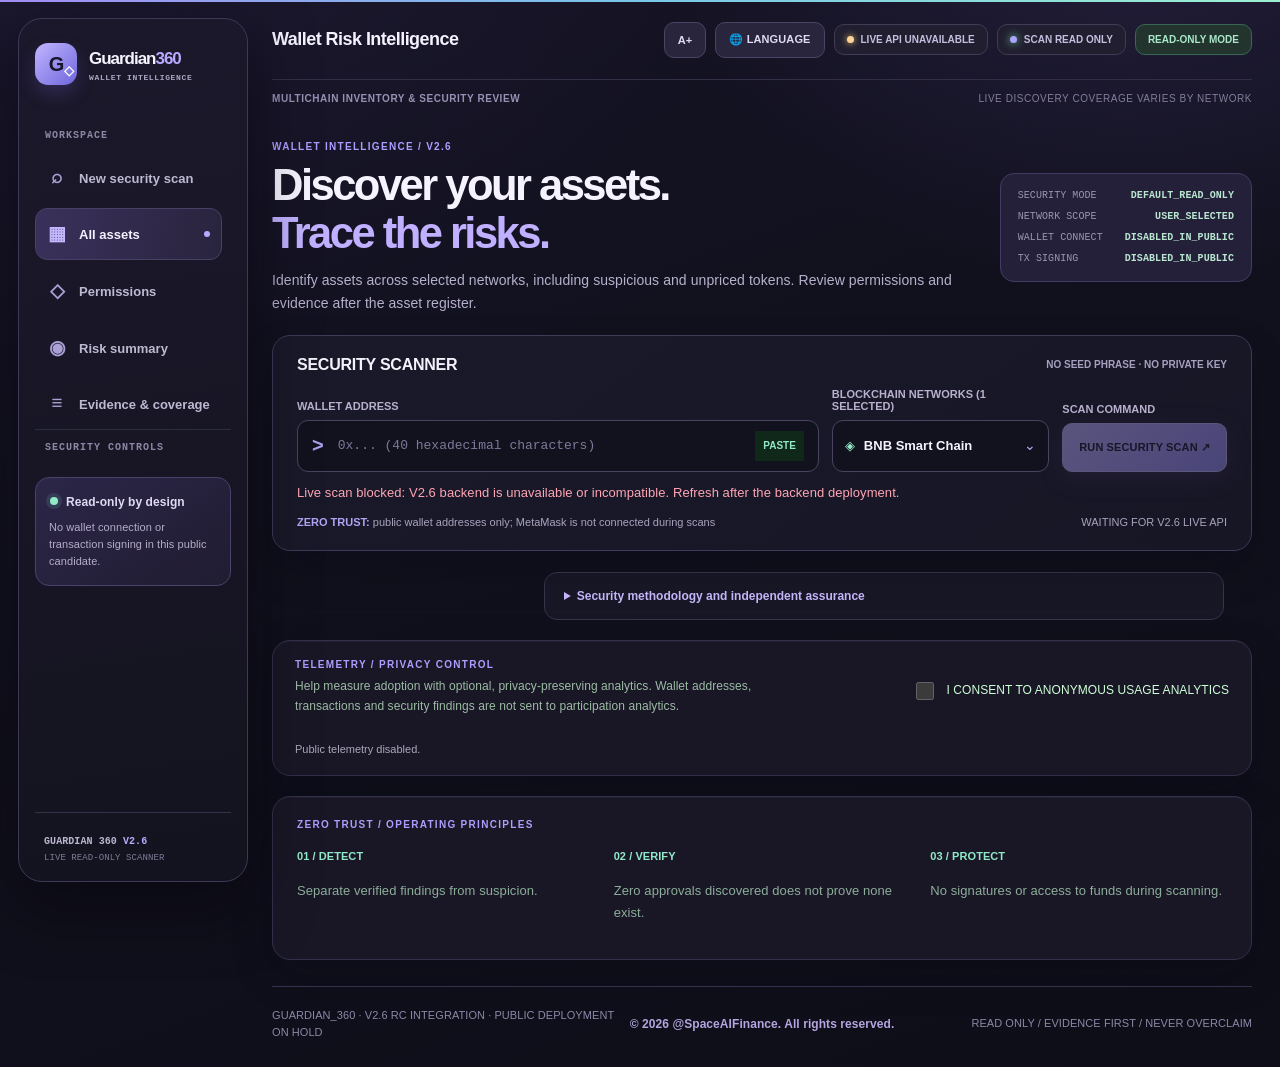
==== commit 2bbde320: "Guardian360 V2.6 premium frontend resume 20261106T135757Z-39d632c9" ====
--- a/docs/index.html
+++ b/docs/index.html
@@ -3,18 +3,34 @@
 <head>
 <meta charset="utf-8">
 <meta name="viewport" content="width=device-width,initial-scale=1,viewport-fit=cover">
-<meta name="theme-color" content="#050c08">
+<meta name="theme-color" content="#14121f">
 <meta name="description" content="GUARDIAN 360 — read-only, evidence-first blockchain wallet security console. No wallet connection required for scanning.">
-<title>GUARDIAN 360 — V2.5 PUBLIC READ-ONLY BETA · NOT AUDITED</title>
-<link rel="stylesheet" href="styles.css?v=250final">
-<script src="config.js?v=250final" defer></script>
-<script src="app.js?v=250final" defer></script>
-<script src="revoke.js?v=250final" defer></script>
-<script src="analytics.js?v=250final" defer></script>
-<script src="readability.js?v=250final" defer></script>
+<title>Guardian 360 — Wallet Intelligence · V2.6 Live Read-only</title>
+<link rel="stylesheet" href="styles.css?v=260live">
+<link rel="stylesheet" href="visual_v26.css?v=261live">
+<link rel="stylesheet" href="premium_v26.css?v=262live">
+<script src="config.js?v=260live" defer></script>
+<script src="app.js?v=260live" defer></script>
+<!-- Transaction-capable revoke.js is NEVER loaded in this read-only V2.6 live read-only. -->
+
+<script src="readability.js?v=260live" defer></script>
 </head>
 <body>
 <div class="topline" aria-hidden="true"></div>
+<aside class="g360-sidebar" aria-label="Workspace navigation">
+  <a href="#top" class="side-brand" aria-label="Guardian 360 home"><span class="side-emblem" aria-hidden="true">G<span>◇</span></span><span><strong>Guardian<span>360</span></strong><small>WALLET INTELLIGENCE</small></span></a>
+  <div class="side-group-label">WORKSPACE</div>
+  <nav class="side-nav" aria-label="Workspace sections">
+    <a href="#scanForm" class="side-link" data-side-nav="scan"><span class="side-icon" aria-hidden="true">⌕</span>New security scan</a>
+    <button type="button" class="side-link selected" data-sidebar-tab="assets"><span class="side-icon" aria-hidden="true">▦</span>All assets <span class="side-dot"></span></button>
+    <button type="button" class="side-link" data-sidebar-tab="approvals"><span class="side-icon" aria-hidden="true">◇</span>Permissions</button>
+    <button type="button" class="side-link" data-sidebar-tab="overview"><span class="side-icon" aria-hidden="true">◉</span>Risk summary</button>
+    <button type="button" class="side-link" data-sidebar-tab="evidence"><span class="side-icon" aria-hidden="true">≡</span>Evidence &amp; coverage</button>
+  </nav>
+  <div class="side-group-label">SECURITY CONTROLS</div>
+  <div class="sidebar-note"><span class="note-led"></span><strong>Read-only by design</strong><small>No wallet connection or transaction signing in this public candidate.</small></div>
+  <div class="side-footer">GUARDIAN 360 <span>V2.6</span><small>LIVE READ-ONLY SCANNER</small></div>
+</aside>
 <div id="translatePanel" class="translation-panel" role="dialog" aria-label="Language and translation guidance" hidden>
 <strong>LANGUAGE / TRANSLATION</strong>
 <p>Use your browser’s built-in translation tool to read GUARDIAN 360 in your preferred language.</p>
@@ -23,20 +39,20 @@
 <button type="button" id="closeTranslatePanel" class="button button-small button-quiet">CLOSE</button>
 </div>
 <header class="wrap" id="top"><nav aria-label="Main navigation">
-  <div class="brand"><div class="mark" aria-hidden="true">G<span>360</span></div><div><div class="brandname">GUARDIAN<span>_360</span></div><div class="brandtag">WALLET SECURITY OPERATIONS / V2.5 · PUBLIC READ-ONLY BETA</div></div></div>
-  <div class="nav-right"><button type="button" id="fontToggle" class="button button-small button-quiet accessibility-toggle" aria-label="Increase text size" title="Increase text size">A+</button><button type="button" id="translateHelp" class="button button-small button-quiet accessibility-toggle" aria-label="Translate this page" title="Language / Translate page">🌐 LANGUAGE</button><span class="indicator"><span id="apiLed" class="led off"></span><span id="apiStatus">CHECKING ENGINE</span></span><span class="indicator"><span class="led"></span>SCAN READ ONLY</span><span class="testtag">◉ PUBLIC BETA</span><span class="audit-badge" title="No independent security audit completed">NOT AUDITED</span></div>
+  <div class="brand"><div class="mark" aria-hidden="true">G<span>360</span></div><div><div class="brandname">Guardian<span>360</span></div><div class="brandtag">SECURITY INTELLIGENCE WORKSPACE</div></div></div>
+  <div class="nav-right"><button type="button" id="fontToggle" class="button button-small button-quiet accessibility-toggle" aria-label="Increase text size" title="Increase text size">A+</button><button type="button" id="translateHelp" class="button button-small button-quiet accessibility-toggle" aria-label="Translate this page" title="Language / Translate page">🌐 LANGUAGE</button><span class="indicator"><span id="apiLed" class="led off"></span><span id="apiStatus">CHECKING ENGINE</span></span><span class="indicator"><span class="led"></span>SCAN READ ONLY</span><span class="testtag">READ-ONLY MODE</span></div>
 </nav></header>
-<section class="wrap beta-banner" role="note" aria-label="Beta security warning"><strong>⚠ PUBLIC PREVIEW / SECURITY AUDIT PENDING</strong><span>Public read-only beta. No real-wallet revoke has been verified end-to-end; transaction sending is disabled in this release.</span></section>
+<div class="wrap compact-status" role="note">MULTICHAIN INVENTORY &amp; SECURITY REVIEW <span class="compact-status-right">LIVE DISCOVERY COVERAGE VARIES BY NETWORK</span></div>
 <main class="wrap" id="mainContent">
 <section class="hero" aria-label="Introduction">
-  <div><div class="eyebrow">SYSTEM / FORENSIC WORKSTATION / 001</div><h1>NO TRUST.<br><em>VERIFY EVERYTHING.</em></h1><p>Audit on-chain wallet permissions, exposure and evidence quality. Never claim a wallet is safe when coverage is incomplete.</p></div>
-  <div class="hero-code"><div>SECURITY MODE <strong>DEFAULT_READ_ONLY</strong></div><div>NETWORK SCOPE <strong>USER_SELECTED</strong></div><div>WALLET CONNECT <strong>NOT_REQUIRED</strong></div><div>TX SIGNING <strong>DISABLED_IN_PUBLIC_RELEASE</strong></div></div>
+  <div><div class="eyebrow">WALLET INTELLIGENCE / V2.6</div><h1>Discover your assets.<br><em>Trace the risks.</em></h1><p>Identify assets across selected networks, including suspicious and unpriced tokens. Review permissions and evidence after the asset register.</p></div>
+  <div class="hero-code"><div>SECURITY MODE <strong>DEFAULT_READ_ONLY</strong></div><div>NETWORK SCOPE <strong>USER_SELECTED</strong></div><div>WALLET CONNECT <strong>DISABLED_IN_PUBLIC</strong></div><div>TX SIGNING <strong>DISABLED_IN_PUBLIC</strong></div></div>
 </section>
 <form id="scanForm" class="panel command" novalidate>
-  <div class="panelhead"><span class="paneltitle">COMMAND LINE / SCAN CONFIGURATION</span><span class="micro">NO SEED PHRASE · NO PRIVATE KEY</span></div>
+  <div class="panelhead"><span class="paneltitle">SECURITY SCANNER</span><span class="micro">NO SEED PHRASE · NO PRIVATE KEY</span></div>
   <div class="entryrow">
-    <div class="wallet-control"><label class="fieldlabel" for="wallet">TARGET_WALLET / EVM ADDRESS</label><div class="field"><span class="prompt">&gt;</span><input id="wallet" name="wallet" placeholder="0x... (40 hexadecimal characters)" spellcheck="false" autocomplete="off" autocapitalize="off" maxlength="42" aria-describedby="walletHint"><button type="button" class="icon-btn" id="pasteWallet" title="Paste wallet address">PASTE</button></div></div>
-    <div class="network" id="networkWrap"><span class="fieldlabel">NETWORK_SCOPE <span id="selectedCount">(1 SELECTED)</span></span><button type="button" id="networkTrigger" class="network-trigger" aria-haspopup="dialog" aria-expanded="false" aria-controls="networkMenu"><span class="network-main"><small>◈</small><b id="networkSummary">BNB Smart Chain</b></span><span class="chev">⌄</span></button>
+    <div class="wallet-control"><label class="fieldlabel" for="wallet">WALLET ADDRESS</label><div class="field"><span class="prompt">&gt;</span><input id="wallet" name="wallet" placeholder="0x... (40 hexadecimal characters)" spellcheck="false" autocomplete="off" autocapitalize="off" maxlength="42" aria-describedby="walletHint"><button type="button" class="icon-btn" id="pasteWallet" title="Paste wallet address">PASTE</button></div></div>
+    <div class="network" id="networkWrap"><span class="fieldlabel">BLOCKCHAIN NETWORKS <span id="selectedCount">(1 SELECTED)</span></span><button type="button" id="networkTrigger" class="network-trigger" aria-haspopup="dialog" aria-expanded="false" aria-controls="networkMenu"><span class="network-main"><small>◈</small><b id="networkSummary">BNB Smart Chain</b></span><span class="chev">⌄</span></button>
       <div id="networkMenu" class="network-menu" role="dialog" aria-label="Choose blockchain networks" hidden>
         <div class="menuhead"><span>SELECT NETWORKS</span><span id="optionCount">1/4</span></div>
         <input type="search" id="chainSearch" class="menusearch" placeholder="SEARCH BY NETWORK / CHAIN ID" aria-label="Search blockchains">
@@ -44,36 +60,38 @@
         <div class="menubottom"><button type="button" id="selectAll" class="button button-small button-quiet">ALL</button><button type="button" id="clearChains" class="button button-small button-quiet">CLEAR</button><button type="button" id="applyChains" class="button button-small button-primary">APPLY ✓</button></div>
       </div>
     </div>
-    <div><span class="fieldlabel">AUDIT_COMMAND</span><button type="submit" id="scanButton" class="button button-primary run"><span id="scanButtonText">▶ RUN SECURITY SCAN</span></button></div>
+    <div><span class="fieldlabel">SCAN COMMAND</span><button type="submit" id="scanButton" class="button button-primary run"><span id="scanButtonText">RUN SECURITY SCAN  ↗</span></button></div>
   </div>
   <div id="error" class="error" role="alert" aria-live="assertive"></div>
   <div class="commandfoot"><span><b>ZERO TRUST:</b> public wallet addresses only; MetaMask is not connected during scans</span><span id="scanHint">WAITING FOR INPUT // BSC SELECTED</span></div>
 </form>
 <section id="busyPanel" class="panel busy-panel" hidden role="status" aria-live="polite"><span class="loader" aria-hidden="true"></span><div><strong>LIVE SCAN IN PROGRESS</strong><p>Querying selected networks. Indexers may be incomplete or unavailable.</p></div></section>
-<section id="report" class="report" aria-label="Security audit report" hidden>
-  <div class="bar"><div><div class="eyebrow">AUDIT REPORT <span>//</span> <span id="auditScope">-</span></div><div class="micro report-wallet" id="auditAddress"></div></div><div class="toolbar"><button type="button" class="button button-small button-quiet" id="exportJSON">↓ EXPORT JSON</button><button type="button" class="button button-small button-quiet" id="scrollTop">↑ TOP</button></div></div>
+<section id="report" class="report" aria-label="Wallet scan results" hidden>
+  <div class="bar"><div><div class="eyebrow">YOUR SCAN REPORT <span> / </span> <span id="auditScope">-</span></div><div class="micro report-wallet" id="auditAddress"></div></div><div class="toolbar"><button type="button" class="button button-small button-quiet" id="exportJSON">↓ EXPORT JSON</button><button type="button" class="button button-small button-quiet" id="scrollTop">↑ TOP</button></div></div>
   <div id="stats" class="stats"></div>
-  <div id="warningStrip" class="warning-strip" role="status"></div>
+  <div id="networkCoverage" class="network-strip" aria-label="Network discovery coverage"></div>
   <div class="audit">
     <section class="panel detail">
-      <div class="detailhead"><div><div class="paneltitle">FORENSIC WORKSPACE</div><div class="micro" id="workspaceDesc">No audit available.</div></div><label class="viewfilter" for="resultChain">VIEW CHAIN <select id="resultChain" aria-label="View results by blockchain"></select></label></div>
+      <div class="detailhead"><div><div class="paneltitle">Asset intelligence</div><div class="micro" id="workspaceDesc">No scan completed.</div></div><label class="viewfilter" for="resultChain">VIEW CHAIN <select id="resultChain" aria-label="View results by blockchain"></select></label></div>
       <div class="tabbar" id="tabbar" role="tablist" aria-label="Audit result tabs">
-        <button type="button" class="tab" role="tab" data-tab="overview" aria-selected="true">01 / OVERVIEW</button>
-        <button type="button" class="tab" role="tab" data-tab="assets" aria-selected="false">02 / ASSETS</button>
-        <button type="button" class="tab" role="tab" data-tab="approvals" aria-selected="false">03 / APPROVALS</button>
-        <button type="button" class="tab" role="tab" data-tab="revoke" aria-selected="false">04 / REVOKE</button>
-        <button type="button" class="tab" role="tab" data-tab="delegation" aria-selected="false">05 / DELEGATIONS</button>
-        <button type="button" class="tab" role="tab" data-tab="evidence" aria-selected="false">06 / EVIDENCE</button>
+        <button type="button" class="tab" role="tab" data-tab="assets" aria-selected="true">All assets</button>
+        <button type="button" class="tab" role="tab" data-tab="approvals" aria-selected="false">Permissions</button>
+        <button type="button" class="tab" role="tab" data-tab="overview" aria-selected="false">Risk insights</button>
+        <button type="button" class="tab" role="tab" data-tab="delegation" aria-selected="false">Delegation</button>
+        <button type="button" class="tab" role="tab" data-tab="evidence" aria-selected="false">Data coverage</button>
+        <button type="button" class="tab" role="tab" data-tab="revoke" aria-selected="false">Revoke · locked</button>
       </div>
       <div id="tabcontent" class="tabcontent" role="tabpanel" aria-live="polite"></div>
     </section>
-    <aside class="aside">
+    <details class="audit-technical"><summary>Advanced diagnostics, source trace and independent comparisons</summary><aside class="aside">
       <section class="panel aside-panel"><div class="eyebrow">[ SYSTEM TRACE / LIVE RESPONSE ]</div><div id="auditLog" class="terminal" aria-live="polite"></div><div class="separate"></div><p class="micro">Browser-side status and scan-scope log; not a trace of individual RPC calls.</p></section>
-      <section class="panel aside-panel"><div class="eyebrow">SECURITY CONTROLS / LIMITATIONS</div><div class="separate"></div><div class="aboutline"><span>PRIVATE KEY ACCESS</span><b>NONE</b></div><div class="aboutline"><span>WALLET CONNECTION</span><b>NONE DURING SCAN</b></div><div class="aboutline"><span>TX SIGNATURE</span><b>DISABLED</b></div><div class="aboutline"><span>FULL APPROVAL HISTORY</span><b class="warning-text">NOT GUARANTEED</b></div><div class="aboutline"><span>SAFETY CERTIFICATE</span><b class="danger-text">NOT ISSUED</b></div></section>
+      <section class="panel aside-panel"><div class="eyebrow">SCAN BOUNDARIES / SCOPE</div><div class="separate"></div><div class="aboutline"><span>PRIVATE KEY ACCESS</span><b>NONE</b></div><div class="aboutline"><span>WALLET CONNECTION</span><b>DISABLED</b></div><div class="aboutline"><span>TX SIGNATURE</span><b>DISABLED</b></div><div class="aboutline"><span>FULL APPROVAL HISTORY</span><b class="warning-text">NOT GUARANTEED</b></div><div class="aboutline"><span>SAFETY CERTIFICATE</span><b class="danger-text">NOT ISSUED</b></div></section>
       <section class="panel aside-panel"><div class="eyebrow">EXTERNAL BENCHMARK</div><div class="separate"></div><div id="referenceLinks" class="benchmark-links"></div><p class="micro">Open independent benchmarks using a public address; no wallet connection required.</p></section>
-    </aside>
+    </aside></details>
   </div>
+  <details class="scan-limits"><summary>Scan limitations and important safety notes</summary><div id="warningStrip" class="warning-strip" role="status"></div><p class="micro">Some tokens or old approvals may be omitted when indexer history or RPC data is incomplete. Not finding a token does not prove it is absent.</p></details>
 </section>
+<details class="wrap methodology-disclosure"><summary>Security methodology and independent assurance</summary><p>GUARDIAN 360 provides automated, limited-scope read-only observations. No independent security audit has been completed or certified for this release. There is no wallet safety guarantee. Scan findings are incomplete unless the evidence proves otherwise; never interact with unsolicited tokens or approve a transaction based solely on a ticker.</p><p>An external review, when completed, will be published here with auditor identity, commit hash, scope, date and report link. No audit seal is displayed until independently verifiable.</p></details>
 <section class="panel consent-panel" aria-label="Optional participation analytics">
   <div><div class="eyebrow">TELEMETRY / PRIVACY CONTROL</div><p>Help measure adoption with optional, privacy-preserving analytics. Wallet addresses, transactions and security findings are not sent to participation analytics.</p></div>
   <label class="consent-label"><input type="checkbox" id="analyticsConsent"> I CONSENT TO ANONYMOUS USAGE ANALYTICS</label>
@@ -82,16 +100,8 @@
 </section>
 <section class="afterword panel"><div class="eyebrow">ZERO TRUST / OPERATING PRINCIPLES</div><div class="principles"><div><strong>01 / DETECT</strong><p>Separate verified findings from suspicion.</p></div><div><strong>02 / VERIFY</strong><p>Zero approvals discovered does not prove none exist.</p></div><div><strong>03 / PROTECT</strong><p>No signatures or access to funds during scanning.</p></div></div></section>
 </main>
-<div id="revokeDialog" class="revoke-dialog" role="dialog" aria-modal="true" aria-labelledby="revokeTitle" hidden>
-  <div class="revoke-window panel">
-    <div class="revoke-head"><div class="eyebrow">GUARDIAN_360 / USER-AUTHORIZED PROTECTION</div><h2 id="revokeTitle">VERIFIED REVOKE</h2></div>
-    <div id="revokeDialogInfo" class="revoke-dialog-info"></div>
-    <div id="revokeDialogStatus" class="revoke-status" aria-live="polite"></div>
-    <div class="revoke-actions"><button type="button" id="revokeCancel" class="button button-quiet">CLOSE / ABORT</button><button type="button" id="revokeNext" class="button button-primary">CONNECT & PREFLIGHT</button></div>
-  </div>
-</div>
 <footer class="wrap summaryfoot" aria-label="Legal and technical footer">
- <span class="footer-left">GUARDIAN_360 · TERMINAL FRONTEND V2.5 · BACKEND ENGINE V2.5 · SOURCE RELEASE</span>
+ <span class="footer-left">GUARDIAN_360 · V2.6 RC INTEGRATION · PUBLIC DEPLOYMENT ON HOLD</span>
  <span class="footer-copyright" translate="no">© 2026 @SpaceAIFinance. All rights reserved.</span>
  <span class="footer-right">READ ONLY / EVIDENCE FIRST / NEVER OVERCLAIM</span>
 </footer>
--- a/docs/styles.css
+++ b/docs/styles.css
@@ -106,3 +106,28 @@
 .summaryfoot .footer-copyright{justify-self:center;color:#d1f6db;text-align:center;font-size:calc(12px * var(--fontBoost));font-weight:700;white-space:nowrap}
 @media (max-width:950px){.beta-banner{flex-direction:column;align-items:flex-start;gap:4px}.summaryfoot{grid-template-columns:1fr;gap:8px;text-align:center}.summaryfoot .footer-left,.summaryfoot .footer-copyright,.summaryfoot .footer-right{justify-self:center;text-align:center}}
 @media (max-width:670px){.beta-banner{margin-top:10px;font-size:calc(11px * var(--fontBoost));padding:10px}.beta-banner strong{white-space:normal}.audit-badge{font-size:10px;min-height:26px}.summaryfoot .footer-copyright{font-size:calc(11px * var(--fontBoost));white-space:normal}.brandtag{font-size:10px;line-height:1.5}.nav-right{gap:5px}}
+
+/* V2.6 asset-first layout: results above explanations, no alarming audit badge. */
+.compact-status{font-size:11px;letter-spacing:.04em;color:#9dbdab;padding:7px 0;border-bottom:1px solid #274c34}
+.audit{display:block!important}
+.audit-technical{margin-top:15px;border:1px solid #315a40;border-radius:4px;padding:12px}
+.audit-technical>summary,.scan-limits>summary,.methodology-disclosure>summary{cursor:pointer;color:#a2efbc;font-size:12px;letter-spacing:.035em;font-weight:700}
+.audit-technical>.aside{display:grid;grid-template-columns:repeat(2,minmax(0,1fr));gap:12px;margin-top:16px}
+.audit-technical>.aside .aside-panel:last-child{grid-column:1/-1}
+.scan-limits{margin-top:15px;border:1px solid #315a40;border-radius:4px;padding:14px}
+.scan-limits .warning-strip{margin-top:11px}
+.methodology-disclosure{margin-top:20px;border:1px solid #234632;border-radius:4px;padding:14px 20px;color:#abc4ae}
+.methodology-disclosure p{font-size:12px;line-height:1.65}
+.asset-filter{display:flex;align-items:center;gap:12px;margin:10px 0 18px;flex-wrap:wrap;color:#a8e7ba;font-size:12px}
+.asset-filter select{background:#09160e;border:1px solid #3d7854;color:#d7f5df;padding:9px;border-radius:3px;font:inherit;min-width:195px}
+.asset-usd{font-size:11px;color:#a8dbc3;margin:5px 0}
+.asset-paging{padding:16px;display:flex;flex-wrap:wrap;gap:14px;align-items:center;justify-content:space-between;border:1px solid #3a6848;margin-top:12px;color:#b9d8c4;font-size:12px}
+@media(max-width:670px){.audit-technical>.aside{display:block}.audit-technical>.aside .aside-panel{margin-top:12px}.compact-status{font-size:10px}.asset-paging{display:block}.asset-paging button{margin-top:10px;width:100%}.asset-filter select{width:100%}}
+
+/* V2.6 RC production integration: asset-first compact controls */
+.asset-filter input[type="search"]{background:#09160e;border:1px solid #3d7854;color:#d7f5df;padding:9px;border-radius:3px;font:inherit;min-width:220px;max-width:100%;flex:1}
+.asset-filter label{font-size:10px;font-weight:800;color:#9ec4a6;white-space:nowrap}
+@media(max-width:670px){.asset-filter{align-items:stretch;flex-direction:column;gap:7px}.asset-filter input[type="search"],.asset-filter select{width:100%;min-width:0;flex:auto}.section-mark{overflow-wrap:anywhere}}
+
+/* Compact mobile summary: inventory is the focal point, not warning cards. */
+@media(max-width:670px){.stats{gap:7px}.stat{min-height:99px;padding:11px 12px}.stat .heading{font-size:9px;letter-spacing:.04em}.stat .value{font-size:20px;margin:6px 0 2px}.stat .sub{font-size:9px;display:-webkit-box;-webkit-box-orient:vertical;-webkit-line-clamp:2;line-clamp:2;overflow:hidden}.report .bar{align-items:start}.report-wallet{overflow-wrap:anywhere}}
--- a/docs/visual_v26.css
+++ b/docs/visual_v26.css
@@ -0,0 +1,128 @@
+/* GUARDIAN 360 V2.6 · Visual refinement layer · production source remains untouched.
+   Enhances readability and product hierarchy without changing security behaviour. */
+:root{
+  --bg:#080e15;--panel:#101922;--panel2:#141f29;--raised:#182733;
+  --line:#253d47;--line-bright:#406775;
+  --green:#b4f8d9;--electric:#5ce6c9;--sub:#91a8b3;
+  --text:#eaf5f7;--amber:#ffd18a;--red:#ff8d96;--blue:#9edbf3;
+  --mono:"IBM Plex Mono","SFMono-Regular",Menlo,Consolas,monospace;
+  --ui:Inter,"SF Pro Display",-apple-system,BlinkMacSystemFont,"Segoe UI",Arial,sans-serif;
+  --radius:14px;
+}
+html{scroll-padding-top:22px}body{
+  font:14px/1.58 var(--ui);
+  background:radial-gradient(1100px 750px at 78% -20%,rgba(43,114,126,.16),transparent 66%),
+             radial-gradient(900px 660px at 1% 16%,rgba(11,90,83,.14),transparent 75%),
+             linear-gradient(180deg,#080d15 0%,#0a131a 47%,#071016 100%);
+  color:var(--text);-webkit-font-smoothing:antialiased
+}
+body:before{opacity:.012;z-index:1}body:after{opacity:.12;z-index:1}
+body>*{position:relative;z-index:2}
+.wrap{width:min(1320px,calc(100% - 56px))}
+.topline{height:2px;background:linear-gradient(90deg,transparent,#64e7cb 26%,#79b7ee 57%,transparent)}
+nav{min-height:88px;border-bottom:1px solid rgba(125,188,196,.16)}
+.brand{gap:14px}.mark{border:1px solid #558c8a;background:linear-gradient(145deg,#173f40,#0e1c29);color:#e4fff2;border-radius:12px;width:50px;height:50px;font:800 19px var(--ui);box-shadow:0 10px 25px #02090b88}
+.mark:after{border-color:#2b7b77;border-radius:8px}
+.brandname{font:800 21px/1.1 var(--ui);letter-spacing:-.055em}
+.brandname span{color:#6be5cc}.brandtag{font:600 10px/1.5 var(--mono);letter-spacing:.065em;color:#8faeba}
+.indicator{border:1px solid #24454b;background:#0e2028;border-radius:20px;color:#9bbbc4;font:600 10px var(--mono);padding:8px 12px}
+.testtag{background:#142723;border:1px solid #357e71;color:#8eead3;padding:8px 12px;border-radius:20px;font:700 10px var(--mono)}
+.compact-status{font:600 10px/1.6 var(--mono);letter-spacing:.055em;color:#9bb4be;border-color:#28424b;padding:10px 2px}
+.hero{padding:33px 0 24px;gap:38px;align-items:center}
+.eyebrow{font:700 11px/1.55 var(--mono);letter-spacing:.105em;color:#69e7cb}
+.hero h1{font:800 clamp(28px,3.1vw,44px)/1.12 var(--ui);letter-spacing:-.052em;margin:9px 0 11px}
+.hero h1 em{color:#7ee9ce}.hero p{font:400 14px/1.7 var(--ui);color:#afc2ca;margin:0;max-width:620px}
+.hero-code{background:#101d28;border:1px solid #233d48;border-radius:12px;padding:14px 17px;text-align:left;display:grid;gap:5px;color:#92a9b4;font:500 10px/1.6 var(--mono)}
+.hero-code div{display:flex;justify-content:space-between;gap:22px}.hero-code strong{color:#8beecf;font-weight:700}
+.panel{border-radius:var(--radius);border-color:#29454c;background:linear-gradient(135deg,rgba(18,33,43,.97),rgba(11,24,32,.97));box-shadow:0 15px 40px rgba(0,0,0,.15),inset 0 1px 0 #ffffff0a}
+.panel:before,.panel:after{display:none}
+.button{border-radius:8px;font:700 11px/1.25 var(--mono);letter-spacing:.025em;transition:background .18s,border-color .18s,transform .12s;padding:13px 16px}
+.button:active{transform:translateY(1px)}.button-primary{background:#78eacb;color:#07201f;border-color:#8af5d6;box-shadow:0 6px 22px #55d5b626}
+.button-primary:hover{background:#a3f9db}.button-quiet{border-color:#34545e;color:#cee3e8;background:#152731}
+.button-quiet:hover{background:#1e3742}
+.button-small{font-size:10px;padding:9px 12px}
+.command{padding:23px 25px 18px}.panelhead{margin-bottom:17px}.paneltitle{font:800 13px var(--ui);letter-spacing:.025em;color:#e5f6f5}.paneltitle:before{color:#61dfc0;opacity:.9}
+.micro,.fieldlabel,.commandfoot,.viewfilter{font:500 11px/1.55 var(--mono);letter-spacing:.015em;color:#98b2ba}
+.fieldlabel{font-weight:700;margin-bottom:9px;color:#b3c5cb}
+.entryrow{grid-template-columns:minmax(0,2.1fr) minmax(205px,.8fr) auto;gap:13px}
+.field,.network-trigger{height:52px;border:1px solid #385661;background:#0a1921;border-radius:8px}
+.field:focus-within,.network-trigger:focus-visible{border-color:#79e9cf;box-shadow:0 0 0 3px #64e7d11f}
+.field input{font:500 13px var(--mono);color:#ecfafb}.field input::placeholder{color:#718e9a}
+.network-trigger b{font:650 13px var(--ui)}.network-menu{border:1px solid #44767d;background:#0f1d27;border-radius:12px;box-shadow:0 30px 80px #000b}
+.network-opt:hover{background:#19323c}.network-opt{border-bottom-color:#27424e}
+.commandfoot{margin-top:10px;color:#97b3b8}.commandfoot b{color:#a4f2d7}
+.bar{margin:24px 0 12px}.bar .eyebrow{font-size:13px;font-weight:800}
+.report-wallet{font:500 11px/1.6 var(--mono);color:#9fb5be}
+.stats{grid-template-columns:repeat(4,minmax(0,1fr));gap:13px}
+.stat{min-height:151px;padding:20px 20px 17px;box-shadow:0 12px 34px #03080e40}
+.stat:first-child{background:linear-gradient(135deg,rgba(22,57,62,.97),rgba(14,33,43,.97));border-color:#3b7d80}
+.fline{height:3px;border-radius:2px;background:linear-gradient(90deg,#5be6c7,#458993 58%,transparent)}
+.stat .heading{font:700 11px/1.5 var(--mono);letter-spacing:.045em;color:#a9c4c9}
+.stat .value{font:800 clamp(25px,2.4vw,33px)/1.25 var(--ui);letter-spacing:-.055em;margin:14px 0 8px}
+.stat .sub{font:450 12px/1.6 var(--ui);color:#a4bdc3}
+.detailhead{padding:21px 22px;gap:13px}.detailhead .paneltitle{font-size:15px}
+.tabbar{padding:9px 16px 0;gap:5px;scrollbar-width:thin;scrollbar-color:#38626c transparent}
+.tab{font:700 11px/1.4 var(--mono);color:#94adb8;border-bottom-width:3px;border-radius:7px 7px 0 0;padding:14px 13px;transition:background .15s}
+.tab[aria-selected=true]{color:#b9fae1;background:#1a394088;border-color:#69e9c9}
+.tab:hover{background:#1c323f;color:#defaf3}
+.tabcontent{padding:23px 24px 30px;min-height:300px}
+.asset-filter{gap:11px;margin:18px 0 24px;color:#bed9dc}
+.asset-filter select,.asset-filter input[type=search],.viewfilter select{background:#0b1d26;border:1px solid #3a5b67;color:#e2f6f4;border-radius:8px;padding:12px 13px;min-height:45px;font:500 12px var(--ui)}
+.asset-filter label{font:700 10px var(--mono);color:#a7c4ca}
+.resultrow{grid-template-columns:minmax(0,1.45fr) minmax(0,.75fr) auto;border-bottom:1px solid #26414b;padding:19px 5px;column-gap:18px;transition:background .12s}
+.resultrow:hover{background:#162c354d}.resultrow b{font:700 13px/1.5 var(--ui);color:#eaf8f8}
+.resultrow small{font:500 11px/1.65 var(--mono);color:#9fbbc2}
+.right{font-family:var(--mono);font-weight:600}
+.tag{font:700 10px/1.3 var(--mono);border-radius:6px;padding:6px 9px;border-color:#357a70;background:#163e39;color:#bbfbe4}
+.tag.warn{border-color:#82683d;background:#332818;color:#ffe0a0}.tag.low{border-color:#365f7b;background:#172e43;color:#addff8}.tag.fail{border-color:#99545e;background:#38202c;color:#ffa9b1}
+.asset-paging{border-color:#314f58;border-radius:10px;color:#b5cbd0;background:#122630;padding:17px 18px}
+.audit-technical,.scan-limits,.methodology-disclosure{border-color:#29454f;border-radius:11px;background:#101d27aa;padding:16px 18px}
+.audit-technical>summary,.scan-limits>summary,.methodology-disclosure>summary{font:700 12px/1.55 var(--ui);color:#c3e9e3;letter-spacing:0}
+.scan-limits{margin-top:17px}.methodology-disclosure{margin-top:21px}.methodology-disclosure p{font:400 12px/1.7 var(--ui);color:#a9bfc8}
+.consent-panel,.afterword{margin-top:20px}.summaryfoot{color:#8ba8b1}
+/* Once scanning completes, eliminate marketing hero so the findings dominate. */
+body:has(#report.active) .hero{display:none}
+body:has(#report.active) .command{padding:15px 22px}
+body:has(#report.active) .command .panelhead{margin-bottom:9px}
+body:has(#report.active) .command .commandfoot{display:none}
+@media(max-width:1050px){.hero-code{display:none}.stats{grid-template-columns:repeat(2,minmax(0,1fr))}.entryrow{grid-template-columns:minmax(0,1fr) minmax(210px,.6fr)}.entryrow>div:last-child{grid-column:1/-1}.entryrow .run{width:100%}}
+@media(max-width:670px){
+ .wrap{width:calc(100% - 30px)}nav{min-height:78px;gap:8px;align-items:flex-start;padding:13px 0}
+ .brand{gap:9px}.mark{width:42px;height:42px;font-size:16px}.brandname{font-size:17px}.brandtag{font-size:8px;max-width:190px}
+ .nav-right{gap:5px;max-width:122px}.nav-right .indicator,.nav-right .testtag{display:none}
+ .hero{padding:23px 0 19px}.hero h1{font-size:29px}.hero p{font-size:13px}
+ .compact-status{font-size:9px}.command{padding:17px 16px}.entryrow{grid-template-columns:1fr;gap:12px}.entryrow>div:last-child{grid-column:auto}
+ .panelhead{display:block}.panelhead .micro{display:block;margin-top:5px}
+ .field,.network-trigger{height:49px}.field input{font-size:12px}
+ .bar{align-items:start;gap:8px;flex-wrap:wrap}.bar .eyebrow{font-size:12px}.toolbar{margin-left:auto}
+ .stats{grid-template-columns:repeat(2,minmax(0,1fr));gap:9px}.stat{min-height:126px;padding:13px 13px 11px}.stat .heading{font-size:10px;line-height:1.5}
+ .stat .value{font-size:25px;margin:8px 0 4px}.stat .sub{font-size:11px;line-height:1.45}
+ .detailhead{padding:16px;flex-wrap:wrap}.detailhead .paneltitle{font-size:14px}
+ .tabbar{padding:8px 10px 0}.tab{font-size:10px;padding:12px 11px}
+ .tabcontent{padding:17px 15px 24px}.asset-filter{gap:6px;margin:12px 0 19px}
+ .asset-filter select,.asset-filter input[type=search],.viewfilter select{font-size:13px;min-height:43px}
+ .resultrow{grid-template-columns:minmax(0,1fr) auto;gap:9px;padding:16px 2px}.resultrow>:nth-child(2){grid-row:2;grid-column:1;text-align:left}
+ .resultrow>:nth-child(3){grid-column:2;grid-row:1 / span 2;align-self:center}.resultrow b{font-size:13px}.resultrow small{font-size:10px}
+ .tag{white-space:normal;max-width:132px;text-align:center;font-size:9px}
+ .audit-technical,.scan-limits,.methodology-disclosure{padding:14px 12px}
+}
+@media(prefers-reduced-motion:reduce){*,*:before,*:after{scroll-behavior:auto!important;transition:none!important}}
+/* Mobile report density: put actual assets within the first screen after scan. */
+@media(max-width:670px){
+ .stat{min-height:96px;padding:11px 12px 10px}
+ .stat .value{font-size:23px;margin:5px 0 0}
+ .stat .sub{display:none}
+ .stat .fline{height:2px;margin-bottom:8px}
+ .detailhead{padding:12px 14px}
+ .detailhead .micro{font-size:10px}
+ .tabbar{padding-top:4px}
+ .tabcontent{padding-top:13px}
+ .tabcontent .content-desc{display:none}
+ .tabcontent .content-title{font-size:10px}
+ .tabcontent .micro[role=status]{font-size:10px;line-height:1.45;margin:7px 0}
+ .asset-filter{margin:10px 0 14px}
+ .asset-filter label{display:none}
+ .asset-filter select,.asset-filter input[type=search]{height:42px;min-height:42px}
+ .section-mark{margin-top:12px;font-size:10px}
+ .section-mark + .micro{font-size:9px;line-height:1.4;margin:5px 0}
+}
--- a/docs/premium_v26.css
+++ b/docs/premium_v26.css
@@ -0,0 +1,181 @@
+/* Guardian 360 V2.6 — Premium UX finalization. Presentation only.
+   No contract address or token logo can be trusted by ticker alone.
+   No remote fonts, remote logos or transaction-capable libraries are loaded. */
+:root{
+ --bg:#100f1b;--panel:#171626;--panel2:#1d1a2e;--raised:#252239;
+ --line:#323047;--line-bright:#514b6d;
+ --green:#92e9c8;--electric:#aca2ff;--sub:#aba9c0;
+ --text:#f6f3ff;--amber:#ffd39b;--red:#ffa5b3;--blue:#c1b7ff;
+ --mono:'SFMono-Regular',ui-monospace,Menlo,Consolas,monospace;
+ --ui:Inter,'SF Pro Display',-apple-system,BlinkMacSystemFont,'Segoe UI',Arial,sans-serif;
+ --radius:18px;
+}
+html{scroll-padding-top:20px}
+body{font-family:var(--ui);font-size:14px;line-height:1.55;color:var(--text);
+ background:radial-gradient(620px 460px at 89% -7%,#3b306166,transparent 78%),radial-gradient(850px 670px at 10% -11%,#39305d33,transparent 75%),linear-gradient(160deg,#161325,#11111e 39%,#0d0e18 100%);min-height:100vh}
+body:before,body:after{display:none}
+body>*{z-index:auto}
+.topline{position:fixed;top:0;left:0;right:0;height:2px;z-index:80;background:linear-gradient(90deg,#a28df5,#77c7e8,#9df1d1)}
+.wrap{width:min(1360px,calc(100% - 64px))}
+.panel{background:linear-gradient(144deg,#1a192a 0%,#171625 100%);border:1px solid #34314d;border-radius:18px;box-shadow:0 15px 40px #0809143d,inset 0 1px #ffffff0a}
+.panel:before,.panel:after{display:none}
+/* Product sidebar */
+.g360-sidebar{position:fixed;inset:18px auto 18px 18px;width:230px;z-index:40;display:flex;flex-direction:column;
+ padding:24px 16px 18px;border:1px solid #3e3856;border-radius:24px;background:linear-gradient(171deg,#1b182b 0%,#171523 66%,#13131f 100%);box-shadow:0 22px 65px #05040c8a;min-height:0}
+.side-brand{display:flex;align-items:center;gap:12px;text-decoration:none;color:var(--text);margin-bottom:33px}
+.side-emblem{width:42px;height:42px;display:grid;place-items:center;border-radius:13px;position:relative;font-size:20px;font-weight:900;letter-spacing:-.06em;background:linear-gradient(135deg,#c1b6ff,#6f66dc);color:#18152c;box-shadow:0 9px 18px #6f5cc63f}
+.side-emblem span{font-size:13px;position:absolute;right:4px;bottom:4px;color:#fff}
+.side-brand strong{display:block;font-size:17px;letter-spacing:-.06em;font-weight:800}.side-brand strong span{color:#b6a9ff}.side-brand small{display:block;font:600 8px var(--mono);letter-spacing:.08em;color:#aaa5c0}
+.side-group-label{color:#8d88a5;font:700 10px var(--mono);letter-spacing:.1em;margin:12px 10px 12px}
+.side-nav{display:grid;gap:5px}.side-link{width:100%;border:1px solid transparent;background:transparent;color:#bdb9d1;font:600 13px var(--ui);text-decoration:none;text-align:left;padding:13px 11px;border-radius:12px;display:flex;gap:12px;align-items:center;min-width:0}
+.side-link:hover{color:#fff;background:#29243e}.side-link.selected{color:#f5f1ff;border-color:#494065;background:linear-gradient(96deg,#3a315b,#29243e)}
+.side-icon{font:600 19px var(--mono);color:#aaa0d5;width:20px;text-align:center}.side-link.selected .side-icon{color:#c4b9ff}.side-dot{width:6px;height:6px;background:#b8a9ff;border-radius:50%;margin-left:auto}
+.sidebar-note{margin:12px 0 auto;background:linear-gradient(145deg,#2c2648,#201c31);border:1px solid #4b416b;padding:15px 13px;border-radius:14px;color:#dfd9f2;display:grid;gap:7px;position:relative}
+.sidebar-note strong{font-size:12px;padding-left:17px}.sidebar-note small{font-size:11px;color:#b5adc9;line-height:1.55}.note-led{width:8px;height:8px;border-radius:50%;background:#92e9c8;position:absolute;top:19px;left:14px;box-shadow:0 0 0 4px #81dcc520}
+.side-footer{color:#bcb5d2;font:700 10px var(--mono);padding:23px 9px 0;border-top:1px solid #373049;margin-top:22px}.side-footer span{color:#b6acff}.side-footer small{display:block;color:#7f7a97;font:500 9px var(--mono);padding-top:6px}
+@media(min-width:1100px){header.wrap,main.wrap,footer.wrap,.compact-status.wrap,.methodology-disclosure.wrap{width:calc(100% - 300px);max-width:1460px;margin-left:272px;margin-right:28px}}
+@media(max-width:1099px){.g360-sidebar{display:none}}
+/* Header */
+header.wrap nav{min-height:80px;padding:8px 0;display:flex;justify-content:space-between;border-bottom:1px solid #332e45;align-items:center}
+@media(min-width:1100px){header .brand{display:none}header nav:before{content:'Wallet Risk Intelligence';font:700 18px var(--ui);letter-spacing:-.03em;color:#f5f2ff}}
+.brandname{font:800 22px var(--ui);letter-spacing:-.052em}.brandname span{color:#b5a9ff}
+.brandtag{color:#a5a0bd;font-size:9px}.mark{background:#55488e;border-color:#7d70bc;color:#fff;box-shadow:none}
+.nav-right{gap:9px}.indicator{border:1px solid #413b55;background:#211e30;color:#c5bede;border-radius:10px;font:650 10px var(--ui);letter-spacing:0;padding:9px 12px}.testtag{background:#23342f;border-color:#3a6656;color:#a9e8c9;font:700 10px var(--ui);letter-spacing:0;border-radius:10px;padding:9px 12px}
+.compact-status{border:none;background:none;color:#9891b5;font:600 10px var(--ui);padding:13px 0;display:flex;justify-content:space-between;gap:10px;align-items:center}.compact-status-right{color:#827e9c;font-weight:500}
+.hero{padding:24px 0 20px}.eyebrow{color:#ac9eff;font:700 10px var(--ui);letter-spacing:.13em}
+.hero h1{font:800 clamp(30px,3.4vw,47px)/1.11 var(--ui);letter-spacing:-.058em;margin:9px 0 11px}
+.hero h1 em{color:#c0b0ff;font-style:normal}.hero p{color:#b7b0cc;font:450 14px/1.65 var(--ui);max-width:720px}
+.hero-code{background:#242039;border:1px solid #443b65;border-radius:14px;color:#9b93b3}.hero-code strong{color:#b9e6d0}
+.button{background:#29253c;color:#e0daf4;border:1px solid #4b4464;border-radius:10px;font:700 11px var(--ui);letter-spacing:.01em;text-transform:none;box-shadow:none}
+.button:hover{background:#38304f;border-color:#71629b}.button-primary{background:linear-gradient(135deg,#bcb0ff,#968bf4);color:#171428;border-color:#c2b6ff;box-shadow:0 6px 25px #8d79c230}
+.button-primary:hover{background:#d1c9ff}.button-small{padding:10px 13px;font-size:11px}
+.command{padding:20px 24px;border:1px solid #403957;box-shadow:0 19px 40px #07071130}.paneltitle{font:800 16px var(--ui);letter-spacing:-.015em;color:#f4f1fb}.paneltitle:before{display:none}.panelhead{margin-bottom:14px}.panelhead .micro{font:550 10px var(--ui);color:#a6a0c1}
+.entryrow{grid-template-columns:minmax(0,2.4fr) minmax(205px,1fr) auto;gap:13px}
+.fieldlabel{font:700 11px var(--ui);color:#b8b0cd;letter-spacing:0;margin-bottom:8px}.micro,.commandfoot{font:500 11px/1.5 var(--ui);color:#aba8bb;letter-spacing:0}
+.field,.network-trigger{height:52px;background:#11121e;border:1px solid #4a435f;border-radius:11px}.field:focus-within,.network-trigger:focus-visible{box-shadow:0 0 0 3px #aca2ff29;border-color:#a99df5}
+.field input{font:500 13px var(--mono);color:#f4edff}.field input::placeholder{color:#7f799a}.prompt{color:#a9a0ec}
+.network-trigger b{font:600 13px var(--ui)}.network-trigger .chev{color:#b8aaf7}
+.network-menu{background:#201c30;border-color:#51486c;border-radius:14px}.menusearch{background:#151322;color:#f0eaff;border-color:#4e4669;border-radius:10px}
+.network-opt{border-color:#39314e}.network-opt:hover{background:#34304a}.network-opt input{accent-color:#a99af2}
+.commandfoot{color:#aaa2bd}.commandfoot b{color:#b0a4f5}
+/* Results as the product's primary workspace */
+.bar{margin:22px 0 14px;align-items:center}.bar .eyebrow{font:800 21px var(--ui);letter-spacing:-.045em;color:#f2efff}.bar .eyebrow span{color:#9086bc;font-size:13px;font-weight:600}
+.report-wallet{font:500 12px var(--mono);color:#ada4c3;margin-top:3px}
+.stats{grid-template-columns:repeat(4,minmax(0,1fr));gap:13px}
+.stat{min-height:150px;padding:18px 19px 16px;position:relative;overflow:hidden;border-color:#3d3656;background:linear-gradient(155deg,#231f35 0%,#1a1829 100%)}
+.stat:first-child{background:linear-gradient(140deg,#383159,#25213e);border-color:#7366a7}
+.stat-top{display:flex;justify-content:space-between;align-items:center;gap:7px}.stat .heading{font:650 12px var(--ui);letter-spacing:0;color:#b9b2ca}
+.stat-symbol{width:35px;height:35px;border:1px solid #4b4365;border-radius:11px;background:#332d49;color:#d5cbff;display:grid;place-items:center;font:700 19px var(--mono)}
+.stat .value{font:800 clamp(26px,2.5vw,36px)/1.1 var(--ui);letter-spacing:-.05em;margin:12px 0 5px;color:#f9f5ff}
+.stat:first-child .value{color:#e8dfff}.stat .value.blue{color:#d2c9ff}.stat .value.amber{color:#ffd5a2}.stat .value.green{color:#bdf8dc}
+.stat .sub{font:450 11px/1.5 var(--ui);color:#aea5c0;max-width:270px}
+.stat-line{position:absolute;bottom:0;left:0;height:3px;width:100%;background:linear-gradient(90deg,#ae9af2,transparent);opacity:.6}
+.stat.tone-amber .stat-line{background:linear-gradient(90deg,#f4c188,transparent)}.stat.tone-green .stat-line{background:linear-gradient(90deg,#a3f1ce,transparent)}
+/* Source coverage strip: these are actual data statuses, not a synthetic score. */
+.network-strip{margin:13px 0 15px;display:flex;flex-wrap:wrap;gap:9px;align-items:stretch}
+.network-strip-title{min-width:156px;align-self:center;display:grid;gap:3px;padding:0 10px 0 3px}.network-strip-title span{font:800 10px var(--ui);letter-spacing:.1em;color:#c9c1e2}.network-strip-title small{font:450 10px var(--ui);color:#9890ad}
+.network-mini{display:flex;align-items:center;gap:9px;text-align:left;min-width:0;flex:1 1 185px;padding:10px 12px;background:#1e1b2d;border:1px solid #393349;color:#f1eafb;border-radius:12px;cursor:pointer}
+.network-mini:hover{background:#29243c;border-color:#7669ad}.network-mini>span:nth-child(2){display:grid;gap:1px;min-width:0}.network-mini strong{font:700 12px var(--ui);white-space:nowrap}.network-mini small{font:500 10px var(--ui);color:#aaa1ba}
+.network-mini-icon,.chain-pictogram{display:grid;place-items:center;flex-shrink:0;border-radius:10px;width:32px;height:32px;background:#493d77;color:#d9cbff;font:800 14px var(--ui)}
+.chain-bsc{background:#4a3a22!important;color:#ffe3ae!important}.chain-ethereum{background:#343954!important;color:#c8d6ff!important}.chain-base{background:#173d7a!important;color:#b8d7ff!important}.chain-arbitrum{background:#2c3c5d!important;color:#b8dbff!important}
+.coverage-tag{font:650 9px var(--ui);color:#edc48c;background:#382f2d;border:1px solid #73573d;border-radius:20px;padding:5px 8px;white-space:nowrap}.coverage-tag.unavailable{color:#ffaebd;border-color:#875064;background:#3e2935}.coverage-tag.maybe-complete{color:#a5e5ce;border-color:#456d5f;background:#233a35}
+.network-mini .coverage-tag{margin-left:auto;font-size:8px;max-width:98px;white-space:normal;line-height:1.25;text-align:center}
+.detail{overflow:visible;border:1px solid #413952}.detailhead{padding:20px 23px;min-height:88px;border-color:#39334a;gap:16px}.detailhead .paneltitle{font:800 19px var(--ui);letter-spacing:-.03em}.detailhead .micro{margin-top:4px;color:#aaa2bd}
+.viewfilter{color:#aca4bd;font:650 11px var(--ui);gap:8px}.viewfilter select{background:#242034;border:1px solid #514664;color:#f1eaff;font:600 12px var(--ui);border-radius:10px;min-width:194px}
+.tabbar{padding:7px 17px 0;gap:4px;border-color:#3a344e;scrollbar-color:#5f5578 transparent}.tab{padding:13px 14px;font:650 12px var(--ui);letter-spacing:0;text-transform:none;color:#aaa3bd;border-radius:9px 9px 0 0;white-space:nowrap}
+.tab[aria-selected=true]{color:#f2edff;background:#332c50;border-color:#b3a5fb}.tab:hover{color:#f5edff;background:#29243e}
+.tabcontent{padding:22px 24px 27px}
+/* Asset-first portfolio register */
+.assets-intro{display:flex;justify-content:space-between;gap:15px;align-items:start;margin-bottom:15px}
+.assets-intro h2{font:800 19px/1.3 var(--ui);letter-spacing:-.035em;margin:5px 0}.assets-intro .content-desc{color:#aba4bd;font:450 12px/1.6 var(--ui);max-width:670px;margin:0}
+.inventory-total{background:#332b4d;border:1px solid #594c7d;border-radius:13px;display:grid;text-align:right;gap:0;min-width:120px;padding:12px 14px}
+.inventory-total span{font:700 9px var(--ui);color:#c6b9e6}.inventory-total strong{font:800 28px var(--ui);color:#ede5ff;line-height:1.2}
+.inventory-notice{display:flex;align-items:center;gap:10px;background:#2b2739;border:1px solid #514461;border-radius:10px;color:#c5bdd2;padding:10px 13px;font:550 11px/1.55 var(--ui);margin:12px 0}
+.inventory-notice span{font-size:16px;color:#d4b5eb}
+.asset-filter{display:flex;align-items:center;flex-wrap:wrap;gap:11px;margin:17px 0 21px;border:1px solid #3c354c;background:#1d1a2b;border-radius:13px;padding:10px 12px}
+.asset-filter label{font:650 11px var(--ui);color:#b7afc8;letter-spacing:0;text-transform:none}
+.asset-filter select,.asset-filter input[type=search],.viewfilter select{color:#f1eafe;background:#151422;border:1px solid #4b4260;border-radius:9px;min-height:43px;font:600 12px var(--ui)}
+.asset-filter select{min-width:177px;padding:10px 13px}.asset-search-wrap{flex:1 1 210px;display:flex;align-items:center;background:#151422;border:1px solid #4b4260;border-radius:9px;padding:0 10px;min-width:0}.asset-search-wrap:focus-within{border-color:#a99df5;box-shadow:0 0 0 2px #bcb1ff19}
+.asset-search-wrap span{color:#aba0de;font-size:22px;line-height:1}.asset-filter .asset-search-wrap input[type=search]{border:0;background:transparent;outline:none;flex:1;min-width:0;padding:10px 8px;min-height:42px;width:100%;box-shadow:none}
+.chain-asset-group{border:1px solid #373144;border-radius:15px;background:#191826;overflow:hidden;margin:14px 0 19px}
+.chain-group-head{display:flex;justify-content:space-between;align-items:center;gap:12px;padding:14px 17px;background:linear-gradient(95deg,#26213a,#201d2e);border-bottom:1px solid #413850}
+.chain-title{display:flex;gap:11px;align-items:center;min-width:0}.chain-pictogram{border-radius:11px;width:37px;height:37px;flex-shrink:0}
+.chain-title h3{margin:0;font:750 14px var(--ui);color:#f4efff}.chain-title h3 small{font:550 10px var(--ui);color:#a59ab7;margin-left:5px}.chain-source-summary{display:block;font:500 10px var(--ui);color:#9e96b0;max-width:500px;overflow:hidden;text-overflow:ellipsis;white-space:nowrap;margin-top:3px}
+.chain-group-right{display:flex;align-items:center;gap:9px;flex-shrink:0}.chain-total{font:600 11px var(--ui);color:#b4a9cb;white-space:nowrap}
+.asset-entry{display:grid;grid-template-columns:45px minmax(0,1.4fr) minmax(118px,.7fr) minmax(105px,.64fr);gap:12px;align-items:center;padding:17px 18px;border-bottom:1px solid #302c40;min-width:0;transition:background .15s}
+.asset-entry:hover{background:#242036}.asset-entry:last-child{border-bottom:0}
+.asset-coin{height:43px;width:43px;border-radius:50%;border:1px solid #595075;background:linear-gradient(140deg,#464062,#2a2841);display:grid;place-items:center;font:750 14px var(--ui);letter-spacing:-.04em;color:#dcd3f5;flex-shrink:0;box-shadow:inset 0 1px #ffffff1d}
+.asset-coin.identified{background:linear-gradient(140deg,#385f62,#1d3b3f);border-color:#427676;color:#aeecdb}.asset-coin.review{background:linear-gradient(140deg,#614638,#41302e);border-color:#805642;color:#ffd3a3}.asset-coin.nft{background:linear-gradient(140deg,#3b4273,#292a4e);color:#d1ceff;font-size:11px}
+.asset-identity{min-width:0}.asset-name-row{display:flex;gap:8px;align-items:baseline;flex-wrap:wrap}.asset-symbol{font:800 15px var(--ui);letter-spacing:-.02em;color:#f4f0ff;overflow:hidden;text-overflow:ellipsis;white-space:nowrap;max-width:100%}.asset-type{font:550 10px var(--ui);color:#a7a0bc}
+.asset-full-name{font:550 12px var(--ui);color:#c7bfd8;overflow:hidden;text-overflow:ellipsis;white-space:nowrap;max-width:100%;margin-top:1px}.asset-contract{font:500 10px/1.55 var(--ui);color:#9289a9;overflow:hidden;text-overflow:ellipsis;white-space:nowrap;max-width:100%;margin-top:2px}
+.asset-valuation{min-width:0;display:grid;gap:3px;text-align:right}.asset-quantity{font:750 13px var(--ui);color:#f5efff;overflow-wrap:anywhere}.asset-dollar{font:550 11px var(--ui);color:#ada5ba}
+.asset-verdict{text-align:right}.tag{font:750 9px/1.35 var(--ui);letter-spacing:0;white-space:normal;text-transform:none;background:#253b39;border:1px solid #477468;color:#b3e9d9;border-radius:20px;padding:6px 8px}.tag.low{background:#28263f;color:#c5c4fa;border-color:#57517e}.tag.warn{background:#3e302b;color:#f5c797;border-color:#765640}.tag.fail{background:#442b3c;color:#ffb7c8;border-color:#7f4b61}
+.asset-inspect{grid-column:2/-1;min-width:0;margin-top:-4px}.asset-inspect details{width:100%}.asset-inspect summary{font:600 11px var(--ui);color:#a99bf0;cursor:pointer;list-style:revert}.asset-inspect .mono-wrap{padding:10px 12px;margin-top:9px;font:500 10px/1.75 var(--mono);border:1px solid #3c3551;border-radius:9px;background:#141424;color:#aaa7c3;overflow-wrap:anywhere}
+.chain-footnote{padding:12px 17px;font:500 11px/1.55 var(--ui);color:#bcadca;background:#282034}
+.asset-paging{background:#29233c;border:1px solid #54456d;color:#cac2e0;border-radius:13px;padding:15px 18px;margin-top:15px;font:550 12px var(--ui)}.asset-paging strong{color:#e6deff}.asset-disclaimer{margin-top:13px;color:#9e96b3;font:450 11px/1.7 var(--ui)}
+.audit-technical,.scan-limits,.methodology-disclosure{background:#181726;border:1px solid #39334c;border-radius:13px;padding:16px 19px;color:#d4cee2}
+.audit-technical>summary,.scan-limits>summary,.methodology-disclosure>summary{color:#c7b8fc;font:700 12px var(--ui);letter-spacing:0;cursor:pointer}
+.audit-technical>.aside{gap:12px}.aside-panel{background:#201d30}.terminal{font:500 11px/1.8 var(--mono);color:#aba2c5}.aboutline{font:500 11px var(--ui);color:#b4aec5}
+.methodology-disclosure p{color:#ada8bf;font:450 12px/1.7 var(--ui)}
+.consent-panel,.afterword{background:#191726;border-color:#34304a}.summaryfoot{color:#8e87a8;border-color:#37304d}.summaryfoot .footer-copyright{color:#b5a4df}
+.content-title{color:#b6a8ff}.content-desc{color:#ada5c0}.section-mark{color:#c7b9ff}.resultrow{border-color:#393349}.resultrow b{color:#f5f0ff}.resultrow small{color:#aea4c2}.evidence-line{border-color:#383148}.empty-state{background:#211e2e;border-color:#413954;color:#bbb0cd}
+:focus-visible{outline:2px solid #b7a8ff!important;outline-offset:3px}
+@media(max-width:1300px) and (min-width:1100px){
+ .network-strip-title{min-width:100px}.network-mini{flex-basis:170px}.network-mini .coverage-tag{display:none}
+ .asset-entry{grid-template-columns:40px minmax(0,1.25fr) minmax(90px,.7fr) minmax(88px,.64fr);gap:9px}
+ .chain-group-right .coverage-tag{font-size:8px}
+}
+@media(max-width:1099px){.wrap{width:calc(100% - 40px)}.hero{gap:15px}.stats{grid-template-columns:repeat(2,minmax(0,1fr))}.network-strip-title{flex:1 1 100%}}
+@media(max-width:670px){
+ body{background:linear-gradient(160deg,#1a162a,#10111d 60%,#0d0f19)}
+ .wrap{width:calc(100% - 28px)}.topline{height:2px}
+ header.wrap nav{min-height:69px;align-items:center;padding:10px 0}.brand{gap:8px}.mark{width:38px;height:38px;border-radius:10px}.brandname{font-size:18px}.brandtag{font-size:8px;max-width:170px}
+ .nav-right{max-width:none;gap:4px}.nav-right .indicator,.nav-right .testtag,.nav-right #translateHelp{display:none}.accessibility-toggle{padding:8px;font-size:11px}
+ .compact-status{font-size:9px;line-height:1.45;padding:10px 0}.compact-status-right{display:none}
+ .hero{padding:12px 0 17px}.hero h1{font-size:31px}.hero p{font-size:13px}.hero-code{display:none}
+ .command{padding:16px 15px}.paneltitle{font-size:15px}.entryrow{display:flex;flex-direction:column;gap:11px}.entryrow>div{width:100%}.entryrow>div:last-child{width:100%}.entryrow .run{width:100%}
+ .field,.network-trigger{height:49px}.field input{font-size:12px}.fieldlabel{font-size:11px}
+ .bar{margin:15px 0 13px;display:grid;gap:6px}.bar .eyebrow{font-size:20px}.bar .micro{font-size:10px;overflow-wrap:anywhere}.toolbar{justify-self:end}.button-small{padding:9px 11px}
+ .stats{grid-template-columns:repeat(2,minmax(0,1fr));gap:9px}.stat{min-height:119px;padding:13px 13px 11px;border-radius:13px}.stat .heading{font-size:11px;line-height:1.3}.stat-symbol{width:25px;height:25px;font-size:15px;border-radius:8px}.stat .value{font-size:26px;margin:8px 0 3px}.stat .sub{font-size:10px;line-height:1.4;display:-webkit-box;-webkit-box-orient:vertical;-webkit-line-clamp:2;line-clamp:2;overflow:hidden}
+ .network-strip{gap:7px;margin:11px 0 13px}.network-strip-title{flex-basis:100%;padding:0 2px}.network-mini{min-width:0;flex:1 1 calc(50% - 8px);padding:8px 9px;border-radius:10px}.network-mini-icon{width:27px;height:27px;font-size:12px}.network-mini strong{font-size:11px}.network-mini small{font-size:9px}.network-mini .coverage-tag{display:none}
+ .detailhead{padding:15px;gap:10px}.detailhead .paneltitle{font-size:19px}.detailhead .micro{font-size:10px}.viewfilter{font-size:11px;width:100%;justify-content:space-between}.viewfilter select{min-width:0;width:auto;max-width:75%;font-size:12px}
+ .tabbar{padding:6px 8px 0}.tab{font-size:12px;padding:11px 12px}.tabcontent{padding:15px 12px 22px}
+ .assets-intro{align-items:flex-start;gap:8px}.assets-intro h2{font-size:16px;margin:4px 0}.assets-intro .content-desc{font-size:11px;line-height:1.45}.inventory-total{min-width:67px;max-width:77px;padding:9px;border-radius:9px}.inventory-total span{font-size:8px}.inventory-total strong{font-size:23px}
+ .inventory-notice{font-size:10px;padding:9px 10px}.asset-filter{display:grid;grid-template-columns:1fr;margin:13px 0 15px;gap:6px;padding:10px}.asset-filter label{font-size:10px}.asset-filter select,.asset-filter .asset-search-wrap{width:100%;min-width:0;flex:auto}.asset-filter .asset-search-wrap input{font-size:12px}
+ .chain-asset-group{margin:11px 0 14px;border-radius:12px}.chain-group-head{padding:12px;align-items:start}.chain-title{gap:7px}.chain-pictogram{width:32px;height:32px;border-radius:9px}.chain-title h3{font-size:12px}.chain-title h3 small{font-size:9px;display:block;margin:1px 0}.chain-source-summary{font-size:9px;max-width:200px}.chain-group-right{flex-direction:column;align-items:flex-end;gap:3px}.chain-total{font-size:10px}.chain-group-right .coverage-tag{font-size:8px;max-width:104px;white-space:normal;text-align:center;padding:4px 6px}
+ .asset-entry{grid-template-columns:38px minmax(0,1fr) minmax(77px,.64fr);padding:12px 10px;gap:8px;align-items:start}
+ .asset-coin{width:36px;height:36px;font-size:11px}.asset-symbol{font-size:13px}.asset-type{font-size:9px}.asset-full-name{font-size:11px}.asset-contract{font-size:9px}
+ .asset-valuation{grid-column:3;grid-row:1;text-align:right;align-self:start}.asset-quantity{font-size:12px}.asset-dollar{font-size:10px}
+ .asset-verdict{grid-column:2/4;grid-row:2;text-align:left}.asset-verdict .tag{font-size:9px;padding:5px 7px}
+ .asset-inspect{grid-column:2/4;grid-row:3;margin-top:-4px}.asset-inspect summary{font-size:10px}.asset-inspect .mono-wrap{font-size:9px}
+ .chain-footnote{font-size:10px;padding:10px 12px}.asset-disclaimer{font-size:10px}
+ .audit-technical,.scan-limits,.methodology-disclosure{padding:13px 12px;border-radius:12px}
+ .summaryfoot{font-size:10px}
+}
+@media(max-width:355px){.wrap{width:calc(100% - 20px)}.network-mini{flex:1 1 100%}.asset-entry{grid-template-columns:35px minmax(0,1fr) minmax(65px,.6fr)}.asset-coin{height:33px;width:33px}.assets-intro .content-desc{display:none}}
+@media(prefers-reduced-motion:reduce){*,*:before,*:after{scroll-behavior:auto!important;transition:none!important}}
+/* Asset-first mobile priority: expose the register without a tall KPI wall. */
+@media(max-width:670px){
+ .bar{margin-top:8px;margin-bottom:9px}
+ .bar .eyebrow{font-size:18px}.bar .micro{font-size:9px}
+ .toolbar{margin-top:-2px}.toolbar .button{padding:7px 9px;font-size:10px}
+ .stats{display:flex;overflow-x:auto;gap:8px;scroll-snap-type:x proximity;overscroll-behavior-inline:contain;padding-bottom:6px;scrollbar-width:thin;scrollbar-color:#66577f transparent}
+ .stat{flex:0 0 min(46%,190px);min-height:111px;scroll-snap-align:start;padding:12px}
+ .stat .heading{font-size:10px}.stat-symbol{width:23px;height:23px}.stat .value{font-size:25px;margin:8px 0 2px}
+ .stat .sub{font-size:9px;display:-webkit-box;-webkit-box-orient:vertical;-webkit-line-clamp:1;line-clamp:1}
+ .network-strip{margin:3px 0 10px}.network-strip-title{display:none}
+ .network-mini{flex:1 1 42%;padding:7px 9px}.network-mini-icon{height:25px;width:25px}.network-mini strong{font-size:11px}.network-mini small{font-size:9px}
+ .detailhead{min-height:0;padding:12px 13px}.detailhead .paneltitle{font-size:17px}.detailhead .micro{font-size:9px}
+ .viewfilter{font-size:10px}.viewfilter select{min-height:39px;padding:8px;font-size:11px}
+ .tabbar{padding:5px 6px 0}.tab{padding:10px 11px;font-size:11px}
+ .tabcontent{padding:13px 12px 20px}.assets-intro{margin-bottom:7px}.assets-intro h2{font-size:15px;line-height:1.23}.assets-intro .content-desc{display:none}
+ .inventory-total{padding:7px;min-width:69px}.inventory-total strong{font-size:22px}
+ .inventory-notice{margin:9px 0;padding:8px 9px;font-size:10px}
+ .asset-filter{display:grid;grid-template-columns:minmax(0,.85fr) minmax(0,1.15fr);gap:7px;padding:8px;margin:11px 0}
+ .asset-filter label{position:absolute;width:1px;height:1px;padding:0;margin:-1px;overflow:hidden;clip:rect(0,0,0,0);white-space:nowrap;border:0}
+ .asset-filter select{padding:9px 6px;min-height:40px;font-size:10px;max-width:100%}
+ .asset-search-wrap{height:40px;min-height:40px;padding:0 5px}.asset-search-wrap span{font-size:16px}.asset-filter .asset-search-wrap input[type=search]{min-height:38px;padding:7px 4px;font-size:10px}
+ .chain-asset-group{margin:9px 0}.chain-group-head{padding:9px 10px}.chain-title h3{font-size:11px}.chain-title h3 small{font-size:9px}
+ .chain-source-summary{max-width:145px}.chain-group-right .coverage-tag{font-size:7px}
+ .asset-entry{padding:10px 9px}
+}
